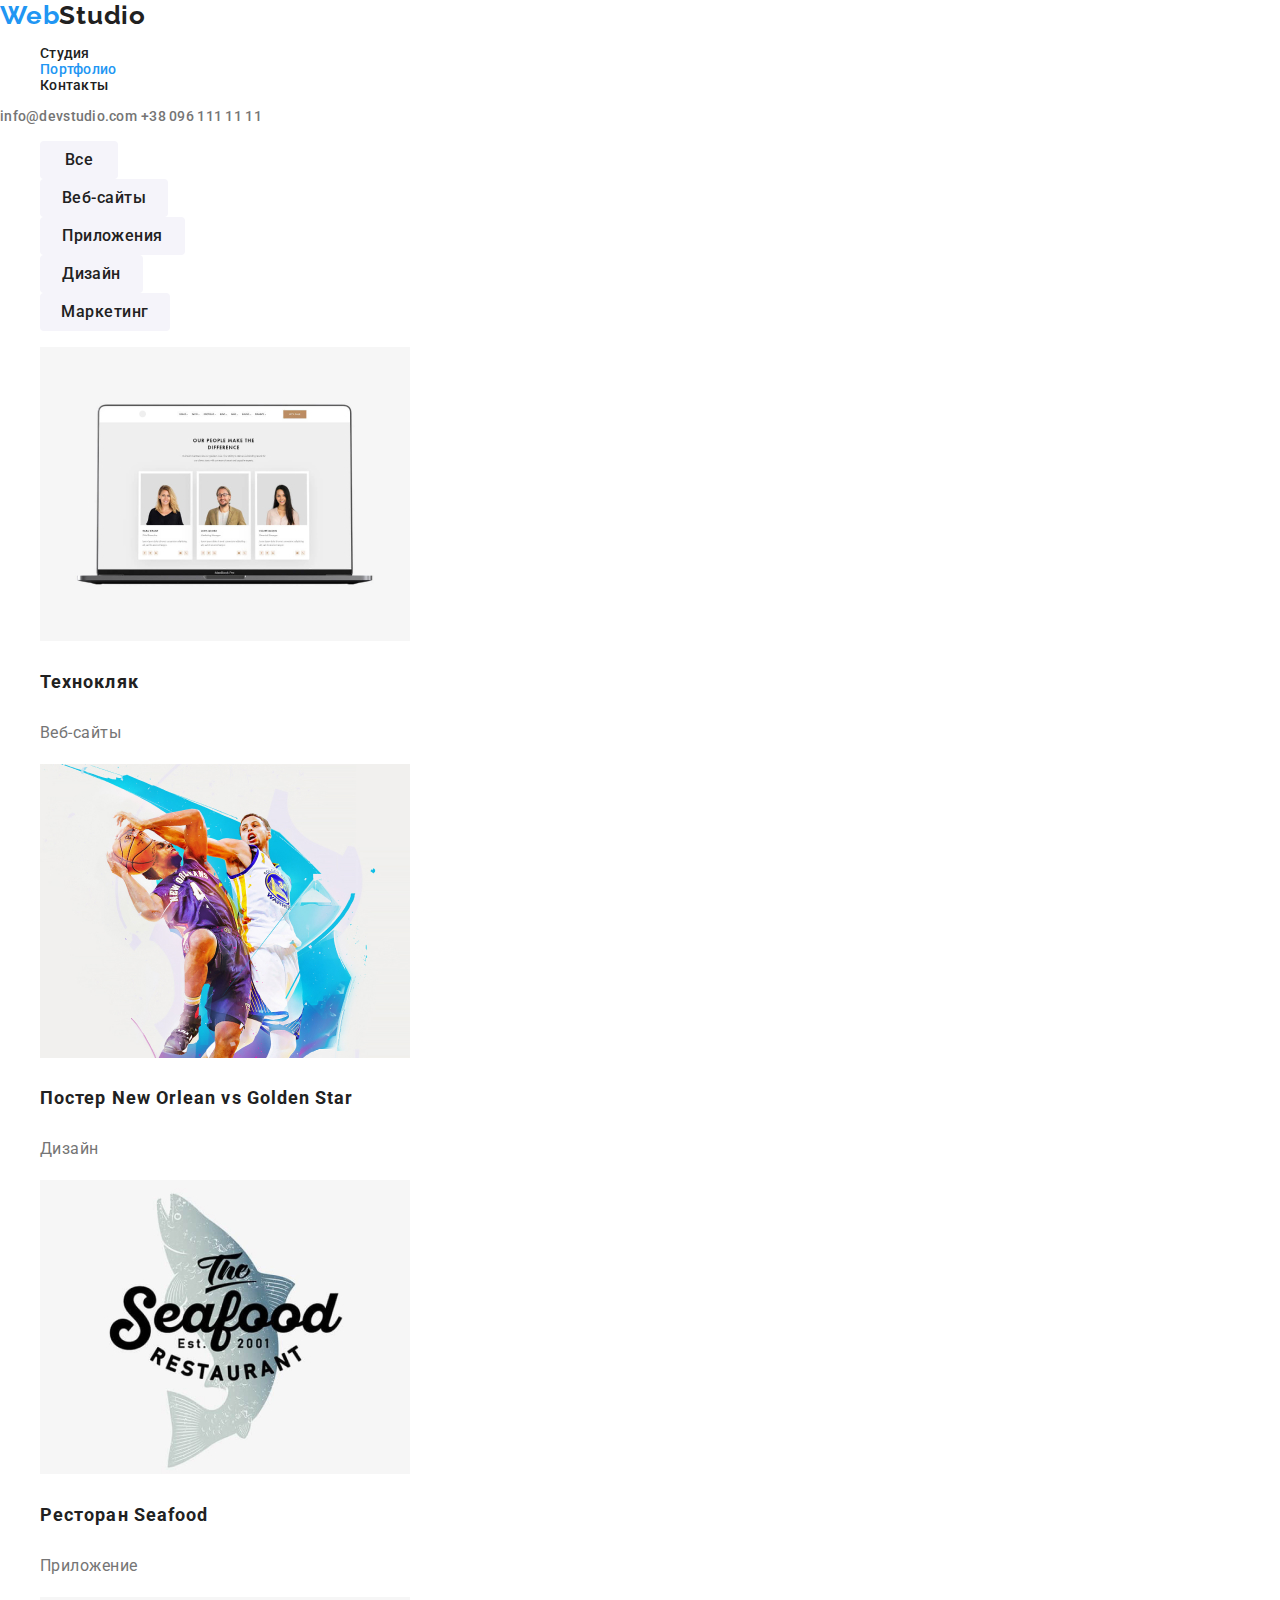
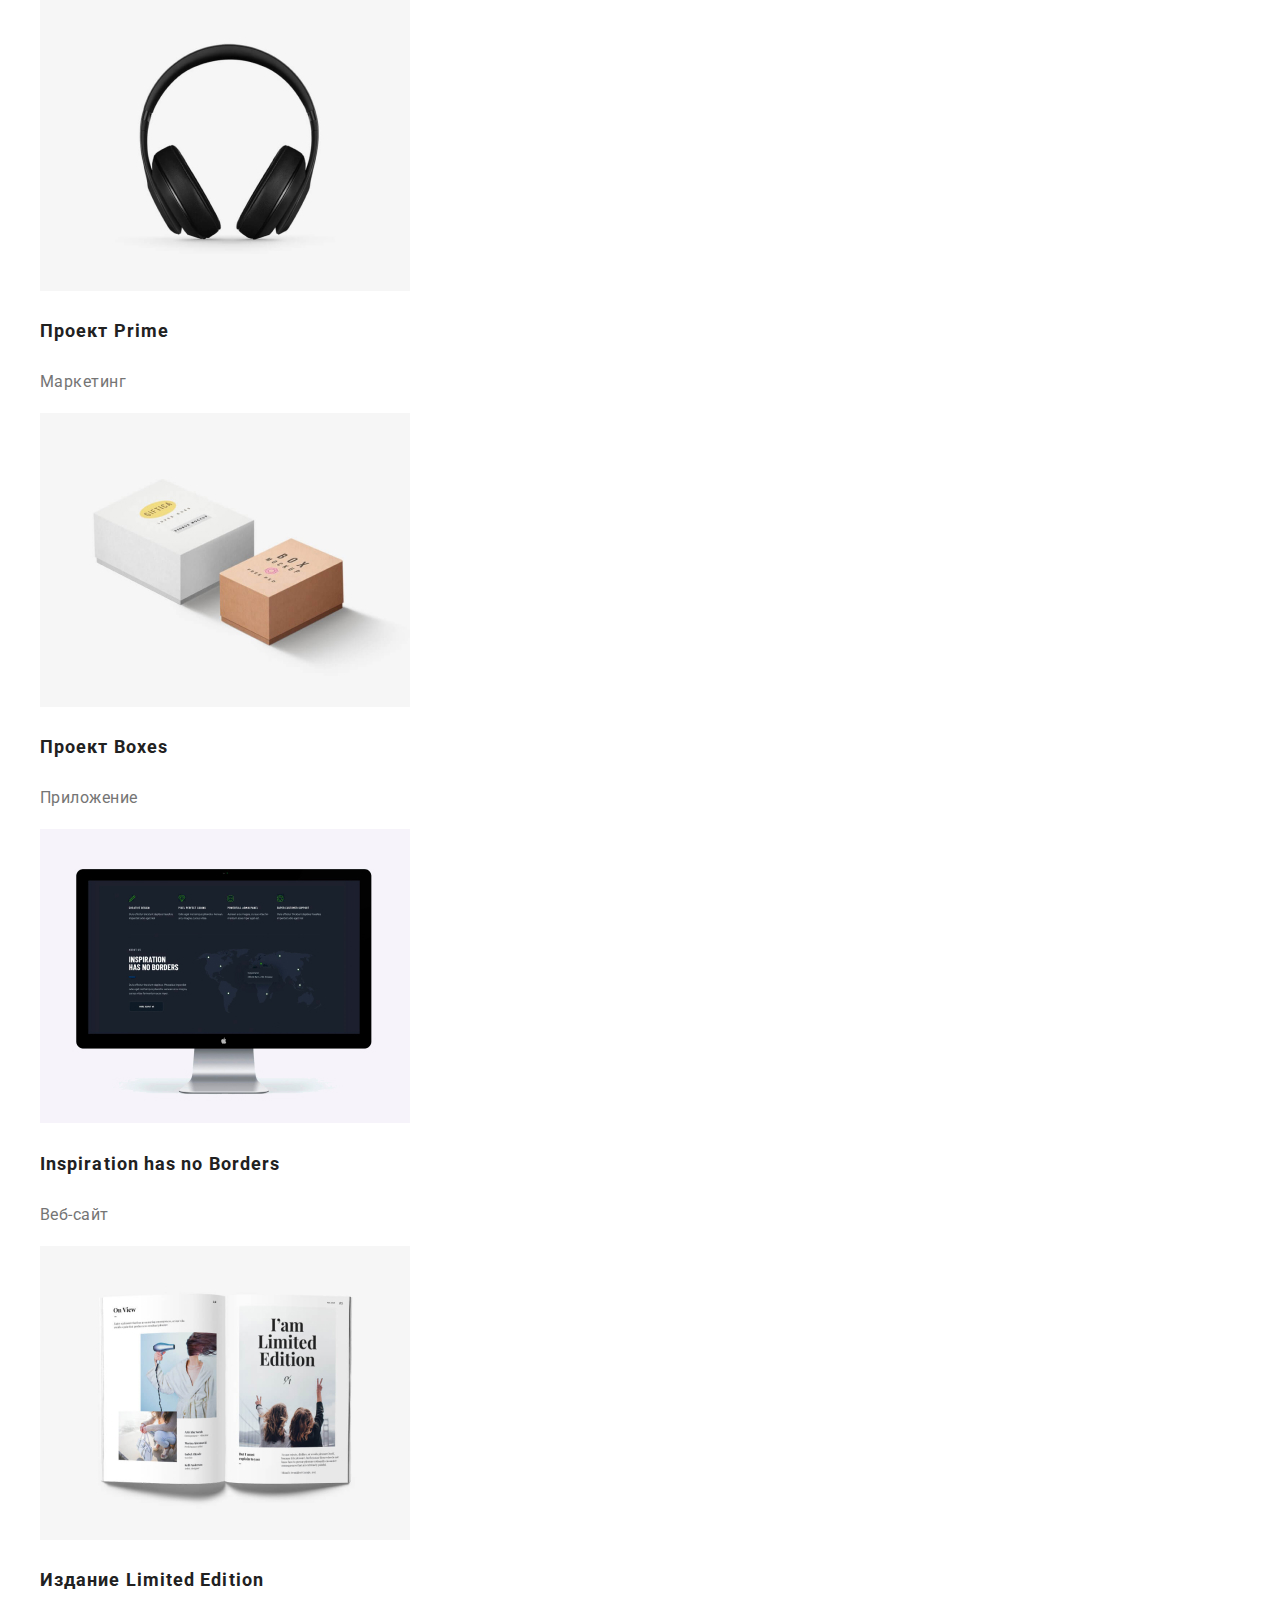
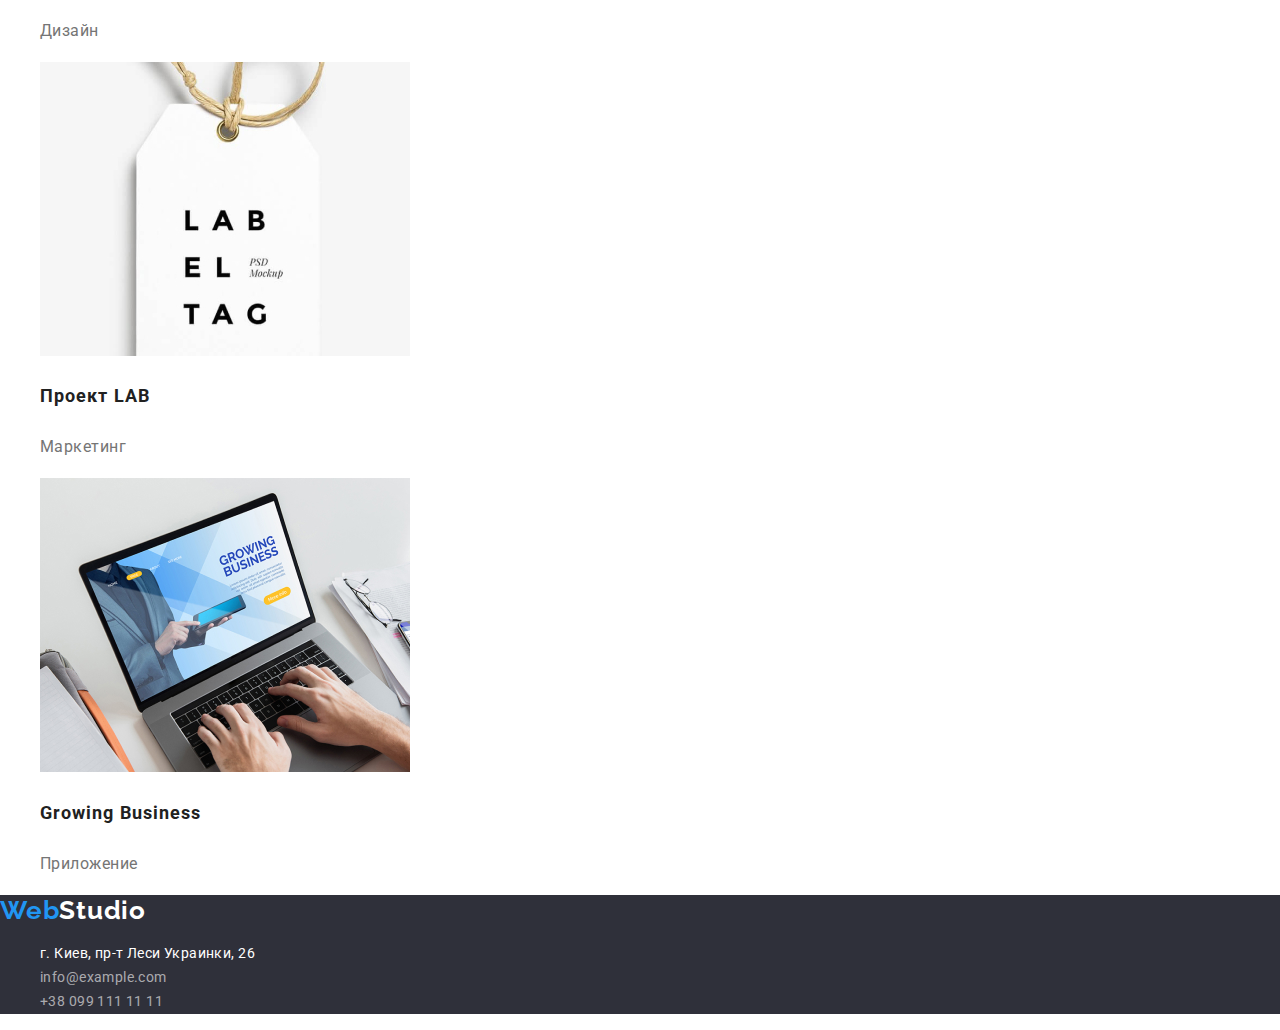
==== portfolio.html @ daf18254 "rewritten home work" ====
<!DOCTYPE html>
<html lang="ru">
<head>
    <meta charset="UTF-8">
    <meta name="viewport" content="width=device-width, initial-scale=1.0">
    <!-- <link rel="stylesheet" href="./css/fonts.css"> -->
    <link rel="stylesheet" href="./css/modern-normalize.css" >
    <link rel="stylesheet" href="./css/styles.css">
    <link rel="preconnect" href="https://fonts.gstatic.com">
    <link rel="preconnect" href="https://fonts.gstatic.com">
    <link href="https://fonts.googleapis.com/css2?family=Raleway:wght@700&family=Roboto:wght@400;500;700;900&display=swap" rel="stylesheet">
    <title>Портфолио</title>
</head>
<body>
    <!--Шапка страницы-->
    <header class="heder">
        <!--логотип-->
        <div class="logo">
            <a href="index.html" class="logo__link">
                <span class="logo__text--accent">Web</span><span>Studio</span>
            </a>        
        </div>
        <!--Главная навигация-->
        <nav class="navigation">
            <!--список ссылок навигации-->
            <ul class="navigation__list">
                <!--ссылки навигации-->
                <li class="navigation__item">
                    <a href="index.html" class="navigation__link">Студия</a>
                </li>
                <li class="navigation__item">
                    <a href="portfolio.html" class="navigation__link accent">Портфолио</a>
                </li>
                <li class="navigation__item">
                    <a href="" class="navigation__link">Контакты</a>
                </li>
            </ul>
            <!--контактные ссылки-->
            <address>
                <a href="mailto:info@devstudio.com" class="header__link">info@devstudio.com</a>
                <a href="tel:+380961111111" class="header__link">+38 096 111 11 11</a>
            </address>
        </nav>
    </header>
    <!--основной контент-->
    <main>
    <!--блок портфолио с навигацией по ниму-->
        <section class="portfolio__section">
            <h1 class="visually-hidden">Портфолио</h1>
        <!--заглавие навигация-->    
            <ul class="portfolio__navigation-list">
                <li class="portfolio__navigation-item">
                    <button type="button" class="portfoli__button all">Все</button>
                </li>
                <li class="portfolio__navigation-item">
                    <button type="button" class="portfoli__button web-site">Веб-сайты</button>
                </li>
                <li class="portfolio__navigation-item">
                    <button type="button" class="portfoli__button application">Приложения</button>
                </li>
                <li class="portfolio__navigation-item">
                    <button type="button" class="portfoli__button design">Дизайн</button>
                </li>
                <li class="portfolio__navigation-item">
                    <button type="button" class="portfoli__button marketing">Маркетинг</button>
                </li>
            </ul>
            <!--проэкты-->
            <h2 class="visually-hidden">проэкты</h2>
            <ul class="pojects__list">
                <li class="project__item">
                        <a href="" class="card__link">
                            <img src="./images/portfolio/technocrak.jpg" alt="открытый ноутбук с изображением веб сайта на экране" width="370" height="294">
                             <h3 class="card__head">Технокляк</h3>
                             <p class="card__text">Веб-сайты</p>
                        </a>
                </li>
                
                <li class="project__item">
                        <a href="" class="card__link">
                            <img src="./images/portfolio/poster.jpg" alt="Баскетболисты в фиолетовой и белой форме борятся за мяч в прыжке" width="370" height="294">
                            <h3 class="card__head">Постер New Orlean vs Golden Star</h3>
                            <p class="card__text">Дизайн</p>
                        </a>
                </li>
                
                <li class="project__item">
                        <a href="" class="card__link">
                            <img src="./images/portfolio/aplication_restoran.jpg" alt="Стилизированая надпись the seafood restaurant на фоне рыбы " width="370" height="294">
                            <h3 class="card__head">Ресторан Seafood</h3>
                            <p class="card__text">Приложение</p>
                        </a>
                </li>
                
                <li class="project__item">
                        <a href="" class="card__link">
                            <img src="./images/portfolio/prime_marketing.jpg" alt="Наушники" width="370" height="294">
                            <h3 class="card__head">Проект Prime</h3>
                            <p class="card__text">Маркетинг</p>
                        </a>
                </li>
                
                <li class="project__item">
                        <a href="" class="card__link">
                            <img src="./images/portfolio/aplication_boxes.jpg" alt="Две коробки с надписями большая белая и маленькая коричневая" width="370" height="294">
                            <h3 class="card__head">Проект Boxes</h3>
                            <p class="card__text">Приложение</p>
                        </a>
                </li>
                
                <li class="project__item">
                        <a href="" class="card__link">
                            <img src="./images/portfolio/web_site.jpg" alt="Монитор с изображением сайта на котором текст и карта мира" width="370" height="294">
                            <h3 class="card__head">Inspiration has no Borders</h3>
                            <p class="card__text">Веб-сайт</p>
                        </a>
                </li>
                
                <il class="project__item">
                        <a href="" class="card__link">
                            <img src="./images/portfolio/edition_design.jpg" alt="открытая книгы с фотографиями и текстом" width="370" height="294">
                            <h3 class="card__head">Издание Limited Edition</h3>
                            <p class="card__text">Дизайн</p>  
                        </a>  
                </il>
                
                <li class="project__item">
                        <a href="" class="card__link">
                            <img src="./images/portfolio/lab_marketing.jpg" alt="Белая этикетка с надписью LAB EL TAG на джгутовой нитке" width="370" height="294">
                            <h3 class="card__head">Проект LAB</h3>
                            <p class="card__text">Маркетинг</p>
                        </a>
                </li>
                
                <li class="project__item">
                        <a href="" class="card__link">
                            <img src="./images/portfolio/aplicanion_growing_buisness.jpg" alt="Ноутбук на рабочем столе с открытым приложением" width="370" height="294">
                            <h3 class="card__head">Growing Business</h3>
                            <p class="card__text">Приложение</p>
                        </a>  
                        
                </li>
            </ul>
        </section>
    </main>
<!--подвал-->
<footer class="footer">
    <a href="index.html" class="footer__logo">
        <span class="footer__logo--accent">Web</span><span>Studio</span>
    </a>
    <address>
        <ul class="footer__address-list">
            <li>
                <a href="https://goo.gl/maps/pXZyXXm4pR66iuyq8" class="footer__address-location">г. Киев, пр-т Леси Украинки, 26</a>
            </li>
            <li>
                <a href="mailto:info@example.com" class="footer__address-contact">info@example.com</a>
            </li>
            <li>
                <a href="tel:+380991111111" class="footer__address-contact">+38 099 111 11 11</a>
            </li>
        </ul>
    </address>
</footer>
</body>
</html>
---- css/fonts.css ----
@font-face{
    font-family: "Roboto"; 
    font-style: normal;
    font-weight: 400;
    font-display: swap;
    src: url("../fonts/Roboto-Medium.woff") format("woff"),
    url("../fonts/Roboto-Medium.woff2") format("woff2") ;
} 

@font-face{
    font-family: "Raleway";
    font-style: normal;
    font-weight: 400;
    font-display: swap;
    src: url("../fonts/Raleway-Regular.woff") format("woff"),
        url("../fonts/Raleway-Regular.woff2") format("woff");
}
---- css/styles.css ----
:root {
    /*### ШРИФТЫ ###*/
    --maine-font: Roboto, sans-serif;
    --secondary-font: Raleway, sans-serif;

    /*### политра ###*/

    /*цвет фона*/
    --body-bakeground-color: #E5E5E5;

    /*шапка*/
    --header-bakeground-color: #fff;
    --logo-color-left: #2196F3;
    --logo-color-right: #000;
    --text-menu-color: #212121;
    --text-menu-accent: #2196F3;
    --link-telephon-and-mail: #757575;

    /*герой*/
    --hero-bakeground-color: #2F303A;
    --button-color: #2196F3;
    --hero-text-color: #fff;

    /*особенности*/
    --feature-head-color: #212121;
    --feature-text-color: #757575;

    /*чем мы занимаемся*/
    --wedo-htad-color: #212121;

    /*наша комвнда*/
    --team-bakeground-color: #F5F4FA;
    --team-head-color: #212121;
    --team-specialty-color: #757575;
    --team-card-bgcolor: #fff;

    /*подвал*/
    --footer-bgcolor: #2F303A;
    --footer-logo-left: #2196F3;
    --footer-logo-right: #fff;
    --footer-address-location: #fff;
    --footer-address-contact: rgba(255, 255, 255, 0.6);;

    /*ПОРТФОЛИО*/

    /*cссылки навигации*/
    --portfolio-button-bgcolor: #F5F4FA;
    --portfolio-button-bgcolor-active: #2196F3;
    --portfolio-button-text-color: #212121;
    --portfolio-button-text-active-color: #fff;
    
    /*каталог портфолио*/
    --project-card-bgcolor: #fff;
    --project-card-border-color: #EEEEEE;
    --card-head: #212121;
    --card-text: #757575;
}
/* .page {
    background-color: ;
} */

/*===== шапка =====*/

.heder {
    background-color: var(--header-bakeground-color);
}

/*навигация страницы*/
.main-navigation {
}

/*логотип*/
.logo {
}
.logo__link {
    font-family: var(--secondary-font);
    font-style: normal;
    font-weight: bold;
    font-size: 26px;
    line-height: 1.192;
    letter-spacing: 0.03em;
    text-decoration: none;
}

/*левая часть логотипа*/
.logo__text--accent {

    color: var(--logo-color-left);
}

/*правая часть логотипа*/
/* .logo__text {
    font-family: var(--secondary-font);
    font-style: normal;
    font-weight: bold;
    font-size: 26px;
    line-height: 1.192;
    color: var(--logo-color-right);
} */

/*список сылок навигации*/
.navigation__list {
    list-style: none;
    font-family: var(--maine-font);
    font-style: normal;
    font-weight: 500;
    font-size: 14px;
    line-height: 1.142;
    letter-spacing: 0.02em;

}

/*элементы навигации*/
.navigation__item {
}

/*ссылки навигации*/
.navigation__link {
    text-decoration: none;
    color: var(--text-menu-color);
}
/*акценты*/
.navigation__link:hover, 
.navigation__link:focus{
    color: var(--text-menu-accent);
}
.accent{
    color: var(--text-menu-accent);
}

/*контакты почта и телефон*/
.header__link {
    text-decoration: none;
    font-family: var(--maine-font);
    font-style: normal;
    font-weight: 500;
    font-size: 14px;
    line-height: 1.142;
    letter-spacing: 0.02em;
    color: var(--link-telephon-and-mail);

}

.header__link:hover,
.header__link:focus {
    color: var(--text-menu-accent);
}

/*===== ГЛАВНЫЙ КОНТЕНТ =====*/

/*герой*/
.hero {
    background-color: var(--hero-bakeground-color);
}
.hero__title {
    font-family: var(--maine-font);
    font-style: normal;
    font-weight: 900;
    font-size: 44px;
    line-height: 1.363;
    letter-spacing: 0.06em;
    text-align: center;
    color: var(--hero-text-color);
    text-transform: uppercase;
}
.hero__button {
    width: 200px;
    height: 50px;
    box-shadow: 0px 4px 4px rgba(0, 0, 0, 0.15);
    border-radius: 4px;
    border: none;
    background-color: var(--button-color);

}
.hero__button-text {
    font-family: var(--maine-font);
    font-style: normal;
    font-weight: bold;
    font-size: 16px;
    line-height: 1.875;
    letter-spacing: 0.06em;

    color: var(--hero-text-color);
}

/*секция особености*/
.features {
}

/*скрытие заголовка*/
.visually-hidden {
    position: absolute;
    width: 1px;
    height: 1px;
    margin: -1px;
    border: 0;
    padding: 0;
    white-space: nowrap;
    -webkit-clip-path: inset(100%);
            clip-path: inset(100%);
    clip: rect(0 0 0 0);
    overflow: hidden;
  }

/*список особенностей*/
.features__list {
    list-style: none;
}
.features__item {

}
.features__item-head {
    font-family: var(--maine-font);
    font-style: normal;
    font-weight: bold;
    font-size: 14px;
    line-height: 1.142;
    letter-spacing: 0.03em;
    text-transform: uppercase;

    color: var(--feature-head-color);
}
.features__item-text {
    font-family: var(--maine-font);
    font-style: normal;
    font-weight: normal;
    font-size: 14px;
    line-height: 1.714;
    letter-spacing: 0.03em;
    color: var(--feature-text-color);
}

/*чем мы занимаемся*/
.wedo {
}
/*заголовок секции*/
.wedo__head {
    font-family: var(--maine-font);
    font-style: normal;
    font-weight: bold;
    font-size: 36px;
    line-height: 1.166;
    letter-spacing: 0.03em;
    text-align: center;
    color: var(--wedo-htad-color);
}
/*список секции*/
.wedo__list {
    list-style: none;
}
/*элемент списка*/
.wedo__item {
}

/*наша команда*/
.our-team {
}
.our-team__head {
    font-family: var(--maine-font);
    font-style: normal;
    font-weight: bold;
    font-size: 36px;
    line-height: 1.166;
    letter-spacing: 0.03em;
    text-align: center;
    color: var(--team-head-color);
}
/*список наша команда*/
.oure-teame__list {
    list-style: none;
}
.oure-teame-list figure, a{
    font-family: var(--maine-font);
    text-decoration: none;
    color: var(--team-head-color);
}
/*карточка участника команды*/
.oure-teame__card {
    width: 270px;
    height: 368px;

    background: var(--project-card-bgcolor);
    /* material shadow v1 */

    box-shadow: 0px 1px 3px rgba(0, 0, 0, 0.12), 0px 1px 1px rgba(0, 0, 0, 0.14), 0px 2px 1px rgba(0, 0, 0, 0.2);
    border-radius: 0px 0px 4px 4px;
}
/*подпись карточки*/
.oure-teame__card-head {
    font-style: normal;
    font-weight: 500;
    font-size: 16px;
    line-height: 1.187;
    letter-spacing: 0.03em;
    text-align: center;
}
.oure-teame__card-text {
    font-style: normal;
    font-weight: normal;
    font-size: 16px;
    line-height: 1.187;
    letter-spacing: 0.03em;
    text-align: center;
    color: var(--team-specialty-color);
}

/*подвал*/
.footer{
    font-family: var(--maine-font);

    background-color: var(--footer-bgcolor);
}
.footer__logo--accent {
    color: var(--footer-logo-left);
}
.footer__logo {
    font-family: var(--secondary-font);
    font-style: normal;
    font-weight: bold;
    font-size: 26px;
    line-height: 1.192;
    letter-spacing: 0.03em;
    text-decoration: none;
    color: var(--footer-logo-right);
}
.footer__address-list {
     list-style: none;
}
.footer__address-location{
    /* font-family: var(--maine-font); */
    font-style: normal;
    font-weight: normal;
    font-size: 14px;
    line-height: 1.714;
    letter-spacing: 0.03em;
    color: var(--footer-address-location);
}
.footer__address-contact{
    /* font-family: var(--maine-font); */
    font-style: normal;
    font-weight: normal;
    font-size: 14px;
    line-height: 1.714;
    letter-spacing: 0.03em;
    color: var(--footer-address-contact);
}

/*############### ПОТФОЛИО ###############*/

.portfolio__section {
}
/*навигация портфолио*/

.portfolio__navigation-list {
    list-style: none;
    font-family: var(--maine-font);
}
.portfolio__navigation-item {
}
.portfoli__button {
    background: var(--portfolio-button-bgcolor);
    border: none;
    border-radius: 4px;
    font-style: normal;
    font-weight: 500;
    font-size: 16px;
    line-height: 1.625;
    letter-spacing: 0.03em;
    color: var(--portfolio-button-text-color);
}
.portfoli__button:hover,
.portfoli__button:focus {
    background: var(--portfolio-button-bgcolor-active);
    color: var(--portfolio-button-text-active-color);
}
/*индивидуальный стилизация*/
.all {
    width: 78px;
    height: 38px;
}
.web-site {
    width: 128px;
    height: 38px;
}
.application {
    width: 145px;
    height: 38px;
}
.design {
    width: 103px;
    height: 38px;
}
.marketing {
    width: 130px;
    height: 38px;
}

/*каталог портфолио*/

.pojects__list {
    font-family: var(--maine-font);
    list-style: none;
}
.project__item {
}
.project__card {

    width: 370px;
    height: 404px;
    background: var(--project-card-bgcolor);
    border: 1px solid var(--project-card-border-color);
    box-sizing: border-box;
}
.card__link {
}
.caption{
    width: 322px;
    height: 70px;
}
.card__head {
    
    font-style: normal;
    font-weight: bold;
    font-size: 18px;
    line-height: 2;
    letter-spacing: 0.06em;
    color: var(--card-head);
}
.card__text {

    font-style: normal;
    font-weight: normal;
    font-size: 16px;
    line-height: 1.875;
    letter-spacing: 0.03em;
    color: var(--card-text);
}
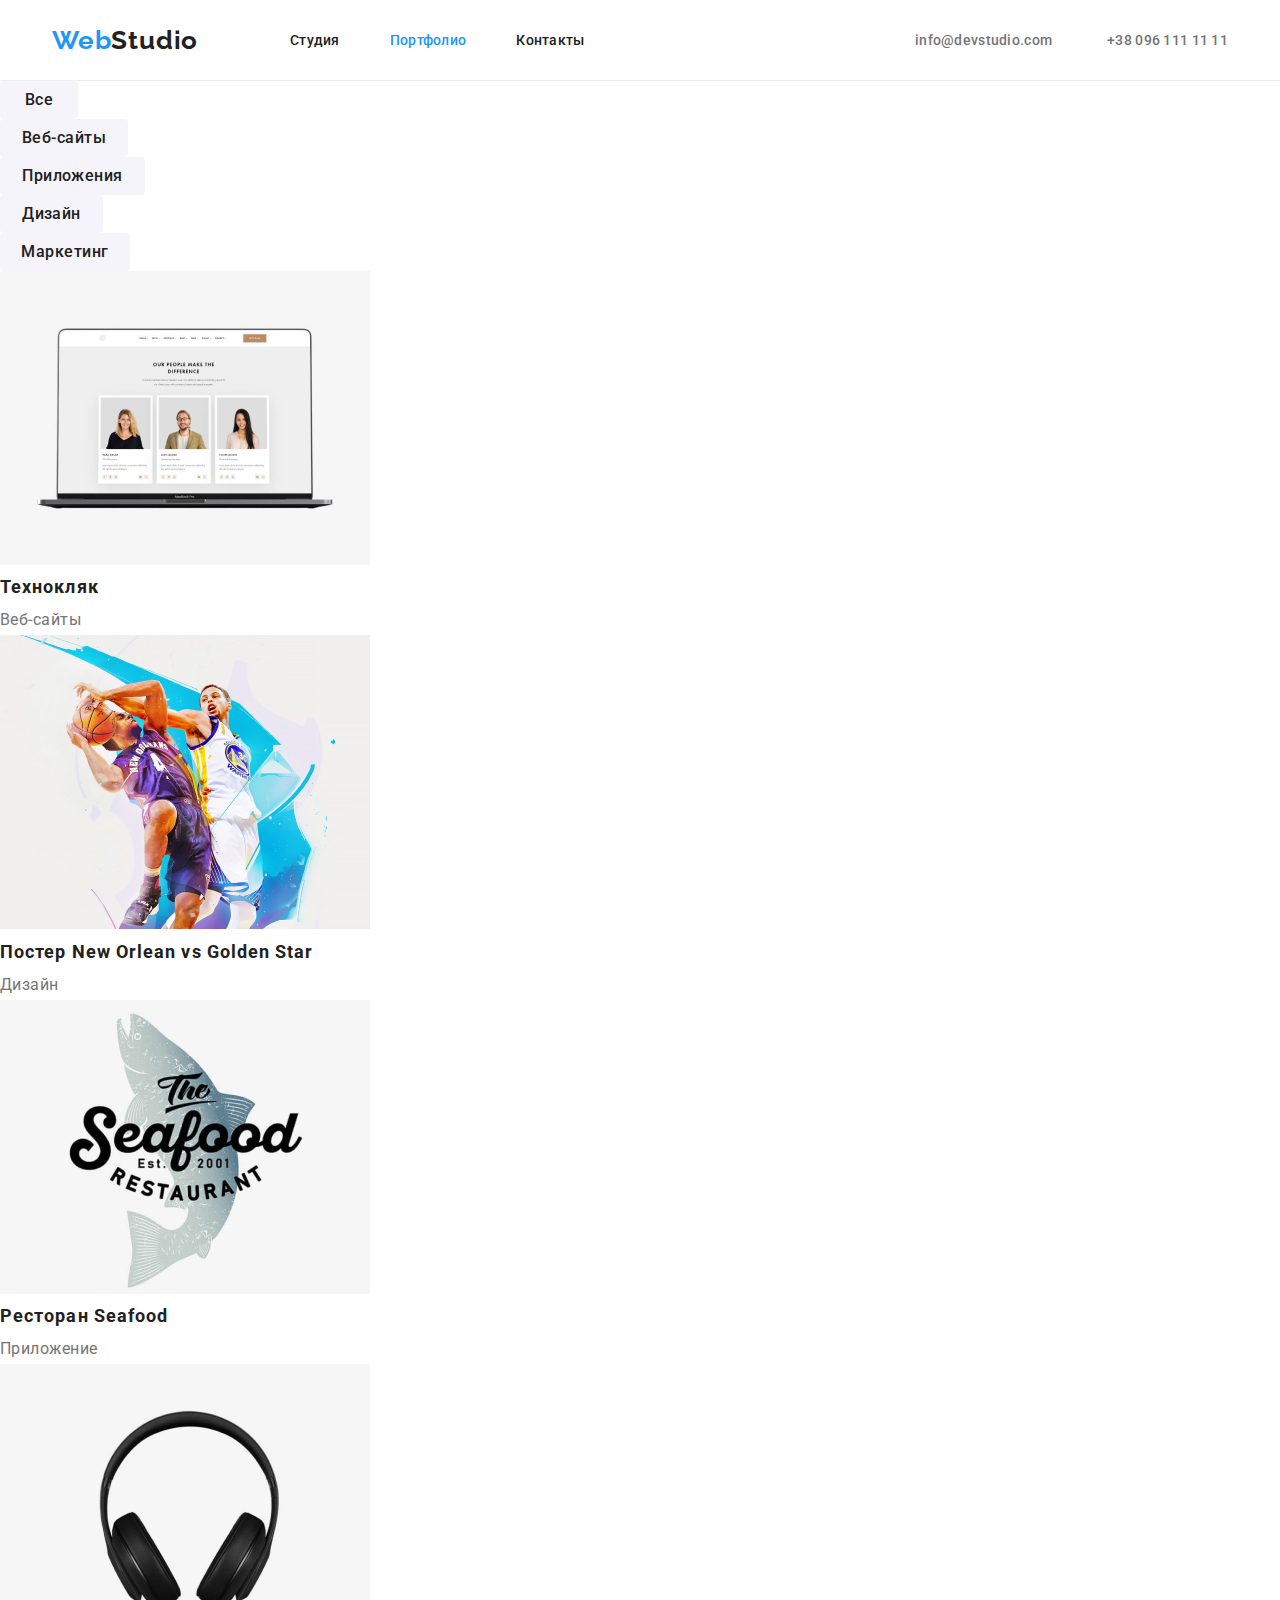
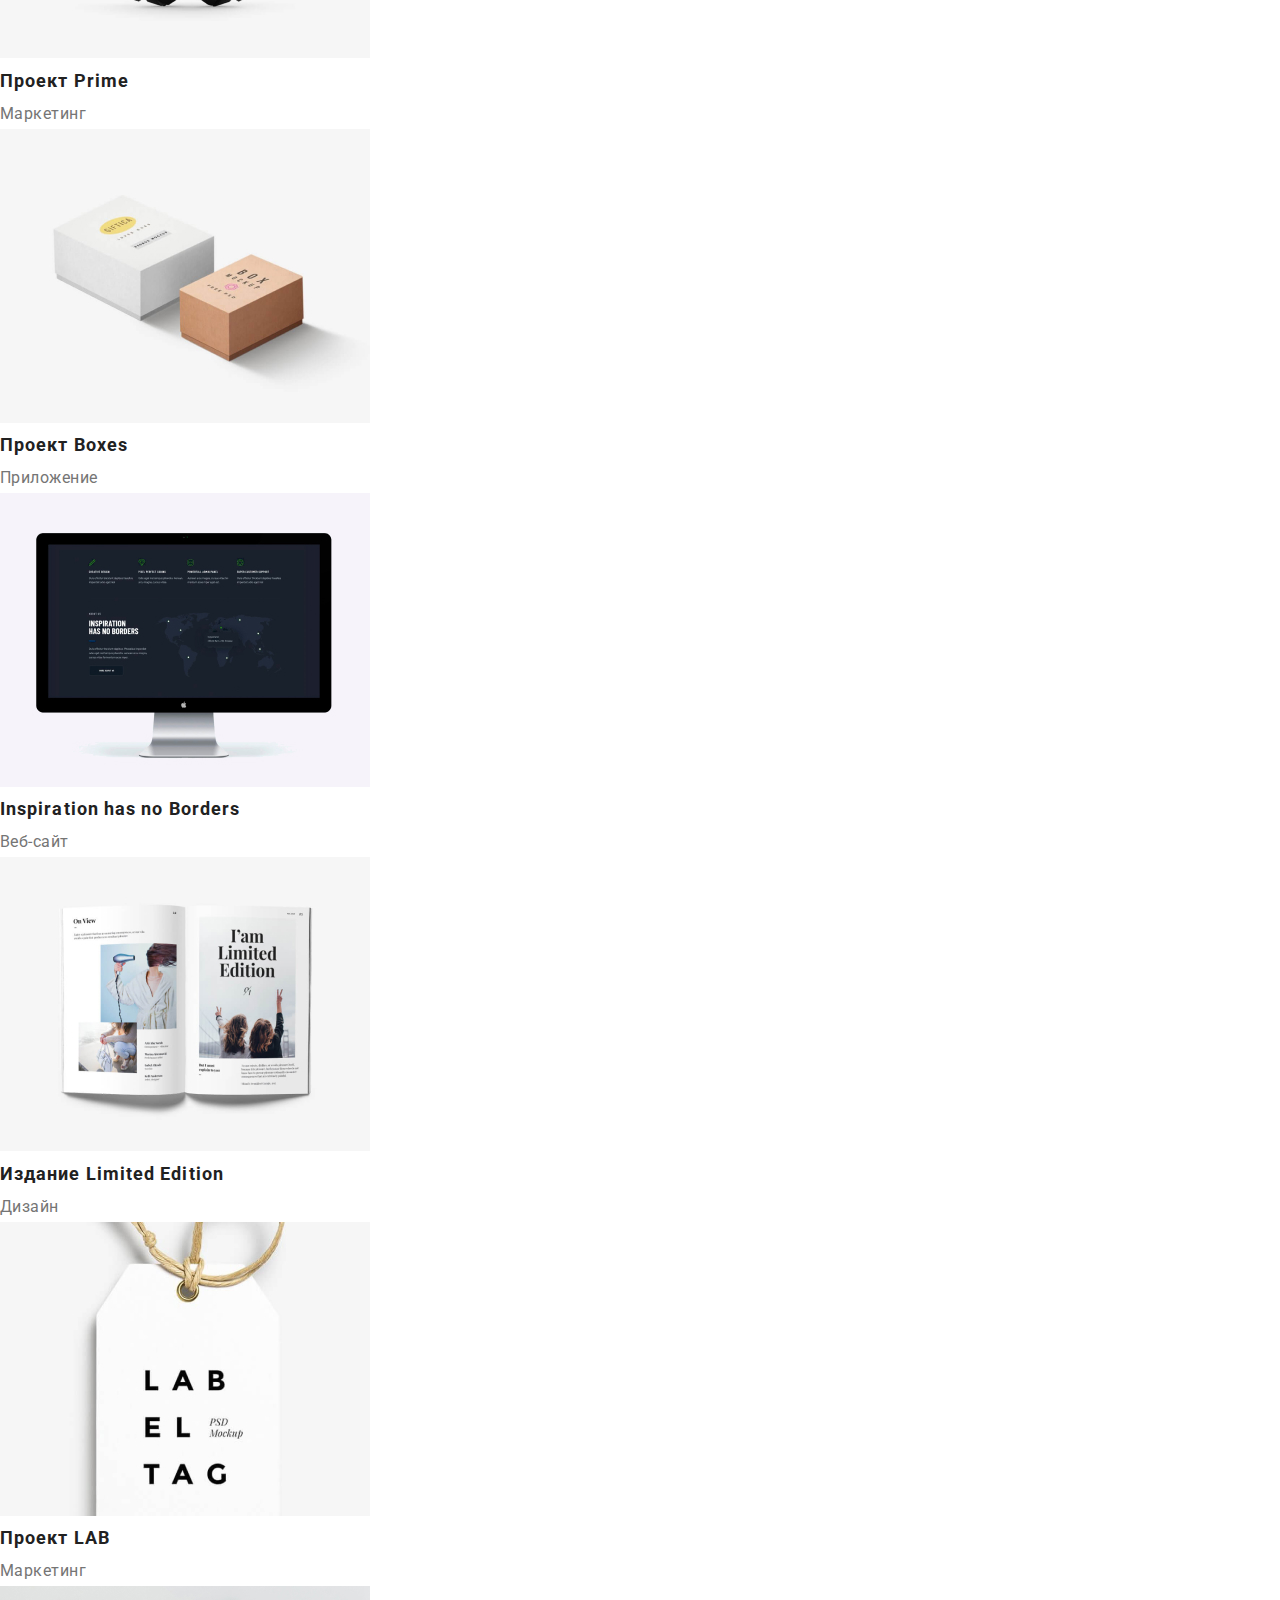
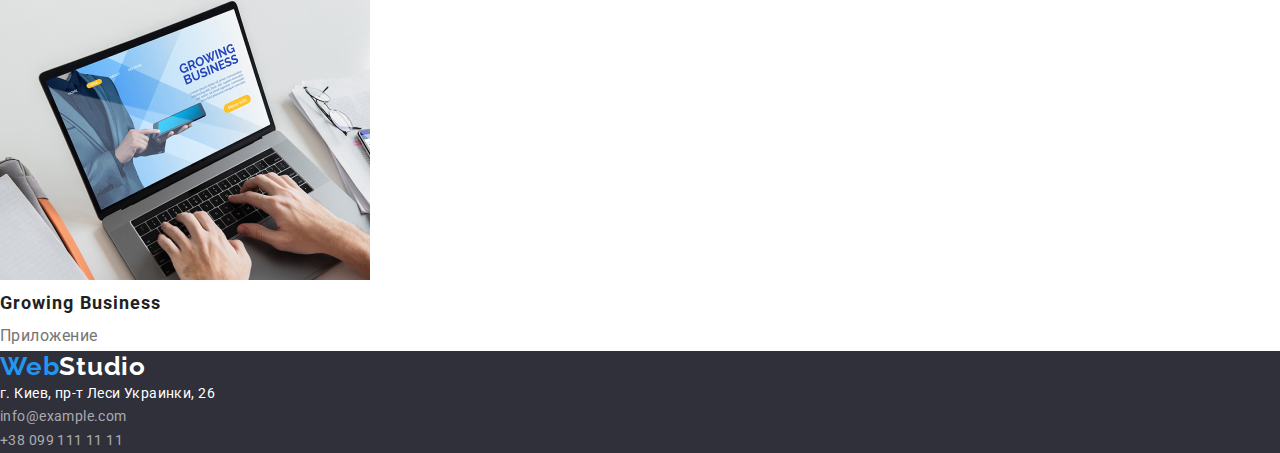
==== commit 21fc7a33: "rewritten" ====
--- a/portfolio.html
+++ b/portfolio.html
@@ -4,7 +4,7 @@
     <meta charset="UTF-8">
     <meta name="viewport" content="width=device-width, initial-scale=1.0">
     <!-- <link rel="stylesheet" href="./css/fonts.css"> -->
-    <link rel="stylesheet" href="./css/modern-normalize.css" >
+    <link rel="stylesheet" href="https://cdnjs.cloudflare.com/ajax/libs/modern-normalize/0.2.0/modern-normalize.min.css" >
     <link rel="stylesheet" href="./css/styles.css">
     <link rel="preconnect" href="https://fonts.gstatic.com">
     <link rel="preconnect" href="https://fonts.gstatic.com">
@@ -13,34 +13,36 @@
 </head>
 <body>
     <!--Шапка страницы-->
-    <header class="heder">
-        <!--логотип-->
-        <div class="logo">
-            <a href="index.html" class="logo__link">
-                <span class="logo__text--accent">Web</span><span>Studio</span>
-            </a>        
-        </div>
-        <!--Главная навигация-->
-        <nav class="navigation">
-            <!--список ссылок навигации-->
-            <ul class="navigation__list">
-                <!--ссылки навигации-->
-                <li class="navigation__item">
-                    <a href="index.html" class="navigation__link">Студия</a>
-                </li>
-                <li class="navigation__item">
-                    <a href="portfolio.html" class="navigation__link accent">Портфолио</a>
-                </li>
-                <li class="navigation__item">
-                    <a href="" class="navigation__link">Контакты</a>
-                </li>
-            </ul>
+    <header class="line">
+        <div class="header conteiner">
+                        <!--логотип-->
+            <div class="logo">
+                <a href="index.html" class="logo__link">
+                    <span class="logo__text--accent">Web</span><span class="logo__text">Studio</span>
+                </a>        
+            </div>
+            <!--Главная навигация-->
+            <nav class="navigation">
+                <!--список ссылок навигации-->
+                <ul class="navigation__list">
+                    <!--ссылки навигации-->
+                    <li class="navigation__item">
+                        <a href="index.html" class="navigation__link">Студия</a>
+                    </li>
+                    <li class="navigation__item">
+                        <a href="portfolio.html" class="navigation__link accent">Портфолио</a>
+                    </li>
+                    <li class="navigation__item">
+                        <a href="" class="navigation__link">Контакты</a>
+                    </li>
+                </ul>
+            </nav>
             <!--контактные ссылки-->
             <address>
-                <a href="mailto:info@devstudio.com" class="header__link">info@devstudio.com</a>
+                <a href="mailto:info@devstudio.com" class="header__link mail">info@devstudio.com</a>
                 <a href="tel:+380961111111" class="header__link">+38 096 111 11 11</a>
             </address>
-        </nav>
+        </div>
     </header>
     <!--основной контент-->
     <main>
--- a/css/styles.css
+++ b/css/styles.css
@@ -15,6 +15,7 @@
     --text-menu-color: #212121;
     --text-menu-accent: #2196F3;
     --link-telephon-and-mail: #757575;
+    --head-bottom-line: #ECECEC;
 
     /*герой*/
     --hero-bakeground-color: #2F303A;
@@ -55,22 +56,39 @@
     --card-head: #212121;
     --card-text: #757575;
 }
-/* .page {
-    background-color: ;
-} */
+h1,h2,h3,h4,h5,h6,p,ul,li{
+    margin: 0;
+    padding: 0;
+}
+.conteiner {
+    margin: 0 auto;
+}
 
 /*===== шапка =====*/
-
-.heder {
+.line{
+    border-bottom: 1px solid var(--head-bottom-line);
+}
+.header {
+    display: flex;
+    align-items: center;
+    justify-content: center;
+    box-sizing: border-box;
+    width: 1200px;
+    height: 80px;
+    /* padding-left: 15px;
+    padding-right: 15px; */
     background-color: var(--header-bakeground-color);
 }
 
 /*навигация страницы*/
-.main-navigation {
+.navigation {
+    margin: 0 331px 0 0;
 }
 
 /*логотип*/
 .logo {
+    margin-right: 93px;
+    width: 145px;
 }
 .logo__link {
     font-family: var(--secondary-font);
@@ -88,18 +106,14 @@
     color: var(--logo-color-left);
 }
 
-/*правая часть логотипа*/
-/* .logo__text {
-    font-family: var(--secondary-font);
-    font-style: normal;
-    font-weight: bold;
-    font-size: 26px;
-    line-height: 1.192;
-    color: var(--logo-color-right);
-} */
-
 /*список сылок навигации*/
 .navigation__list {
+    display: flex;
+    width: 294px;
+
+    padding: 0;
+    margin: 0 0 0 0;
+
     list-style: none;
     font-family: var(--maine-font);
     font-style: normal;
@@ -107,17 +121,18 @@
     font-size: 14px;
     line-height: 1.142;
     letter-spacing: 0.02em;
-
 }
 
 /*элементы навигации*/
-.navigation__item {
+.navigation__item:not(:last-child) {
+    margin-right: 50px;
 }
 
 /*ссылки навигации*/
 .navigation__link {
     text-decoration: none;
     color: var(--text-menu-color);
+
 }
 /*акценты*/
 .navigation__link:hover, 
@@ -138,9 +153,13 @@
     line-height: 1.142;
     letter-spacing: 0.02em;
     color: var(--link-telephon-and-mail);
-
-}
-
+}
+.mail{
+    margin-right: 50px;
+}
+.number{
+    width: 122px;
+}
 .header__link:hover,
 .header__link:focus {
     color: var(--text-menu-accent);
@@ -149,10 +168,22 @@
 /*===== ГЛАВНЫЙ КОНТЕНТ =====*/
 
 /*герой*/
+.hero-section{
+    background-color: var(--hero-bakeground-color);
+}
 .hero {
-    background-color: var(--hero-bakeground-color);
+    display: flex;
+    flex-direction: column;
+    justify-content: center;
+    align-items: center;
+    width: 1200px;
+    height: 600px;
+    padding: 200px 0;
+    box-sizing: border-box;
 }
 .hero__title {
+    width: 696px;
+    height: 120px;
     font-family: var(--maine-font);
     font-style: normal;
     font-weight: 900;
@@ -162,6 +193,8 @@
     text-align: center;
     color: var(--hero-text-color);
     text-transform: uppercase;
+
+    margin: 0 0 30px 0;
 }
 .hero__button {
     width: 200px;
@@ -184,7 +217,12 @@
 }
 
 /*секция особености*/
+.features-section{
+    margin-top: 94px;
+}
 .features {
+    width: 1200px;
+    padding: 0 15px;
 }
 
 /*скрытие заголовка*/
@@ -204,10 +242,16 @@
 
 /*список особенностей*/
 .features__list {
+    display: flex;
+    padding-left: 0;
     list-style: none;
 }
-.features__item {
-
+.features__item{
+    width: 270px;
+    height: 101px;
+}
+.features__item:not(:last-child) {
+    margin-right: 30px;
 }
 .features__item-head {
     font-family: var(--maine-font);
@@ -228,10 +272,17 @@
     line-height: 1.714;
     letter-spacing: 0.03em;
     color: var(--feature-text-color);
+
+    margin-top: 10px;
 }
 
 /*чем мы занимаемся*/
-.wedo {
+.wedo-section {
+    margin-top: 94px;
+}
+.wedo{
+    width: 1200px;
+    padding: 0 15px;
 }
 /*заголовок секции*/
 .wedo__head {
@@ -246,14 +297,24 @@
 }
 /*список секции*/
 .wedo__list {
+    display: flex;
+    margin-top: 50px;
     list-style: none;
+    padding-left: 0;
 }
 /*элемент списка*/
-.wedo__item {
+.wedo__item:not(:last-child) {
+    margin-right: 30px;
 }
 
 /*наша команда*/
+.our-team-section{
+    margin-top: 94px;
+    background-color: var(--team-bakeground-color);
+}
 .our-team {
+    width: 1200px;
+    padding: 94px 15px;
 }
 .our-team__head {
     font-family: var(--maine-font);
@@ -267,9 +328,12 @@
 }
 /*список наша команда*/
 .oure-teame__list {
+    display: flex;
+    justify-content: center;
+    margin-top: 50px;
     list-style: none;
 }
-.oure-teame-list figure, a{
+.oure-teame-list, a{
     font-family: var(--maine-font);
     text-decoration: none;
     color: var(--team-head-color);
@@ -278,12 +342,14 @@
 .oure-teame__card {
     width: 270px;
     height: 368px;
-
+    padding-bottom: 30px;
     background: var(--project-card-bgcolor);
-    /* material shadow v1 */
-
+    box-sizing: border-box;
     box-shadow: 0px 1px 3px rgba(0, 0, 0, 0.12), 0px 1px 1px rgba(0, 0, 0, 0.14), 0px 2px 1px rgba(0, 0, 0, 0.2);
     border-radius: 0px 0px 4px 4px;
+}
+.oure-teame__card:not(:last-child){
+    margin-right: 30px;
 }
 /*подпись карточки*/
 .oure-teame__card-head {
@@ -293,6 +359,8 @@
     line-height: 1.187;
     letter-spacing: 0.03em;
     text-align: center;
+
+    margin-top: 30px;
 }
 .oure-teame__card-text {
     font-style: normal;
@@ -302,6 +370,8 @@
     letter-spacing: 0.03em;
     text-align: center;
     color: var(--team-specialty-color);
+
+    margin-top: 10px;
 }
 
 /*подвал*/
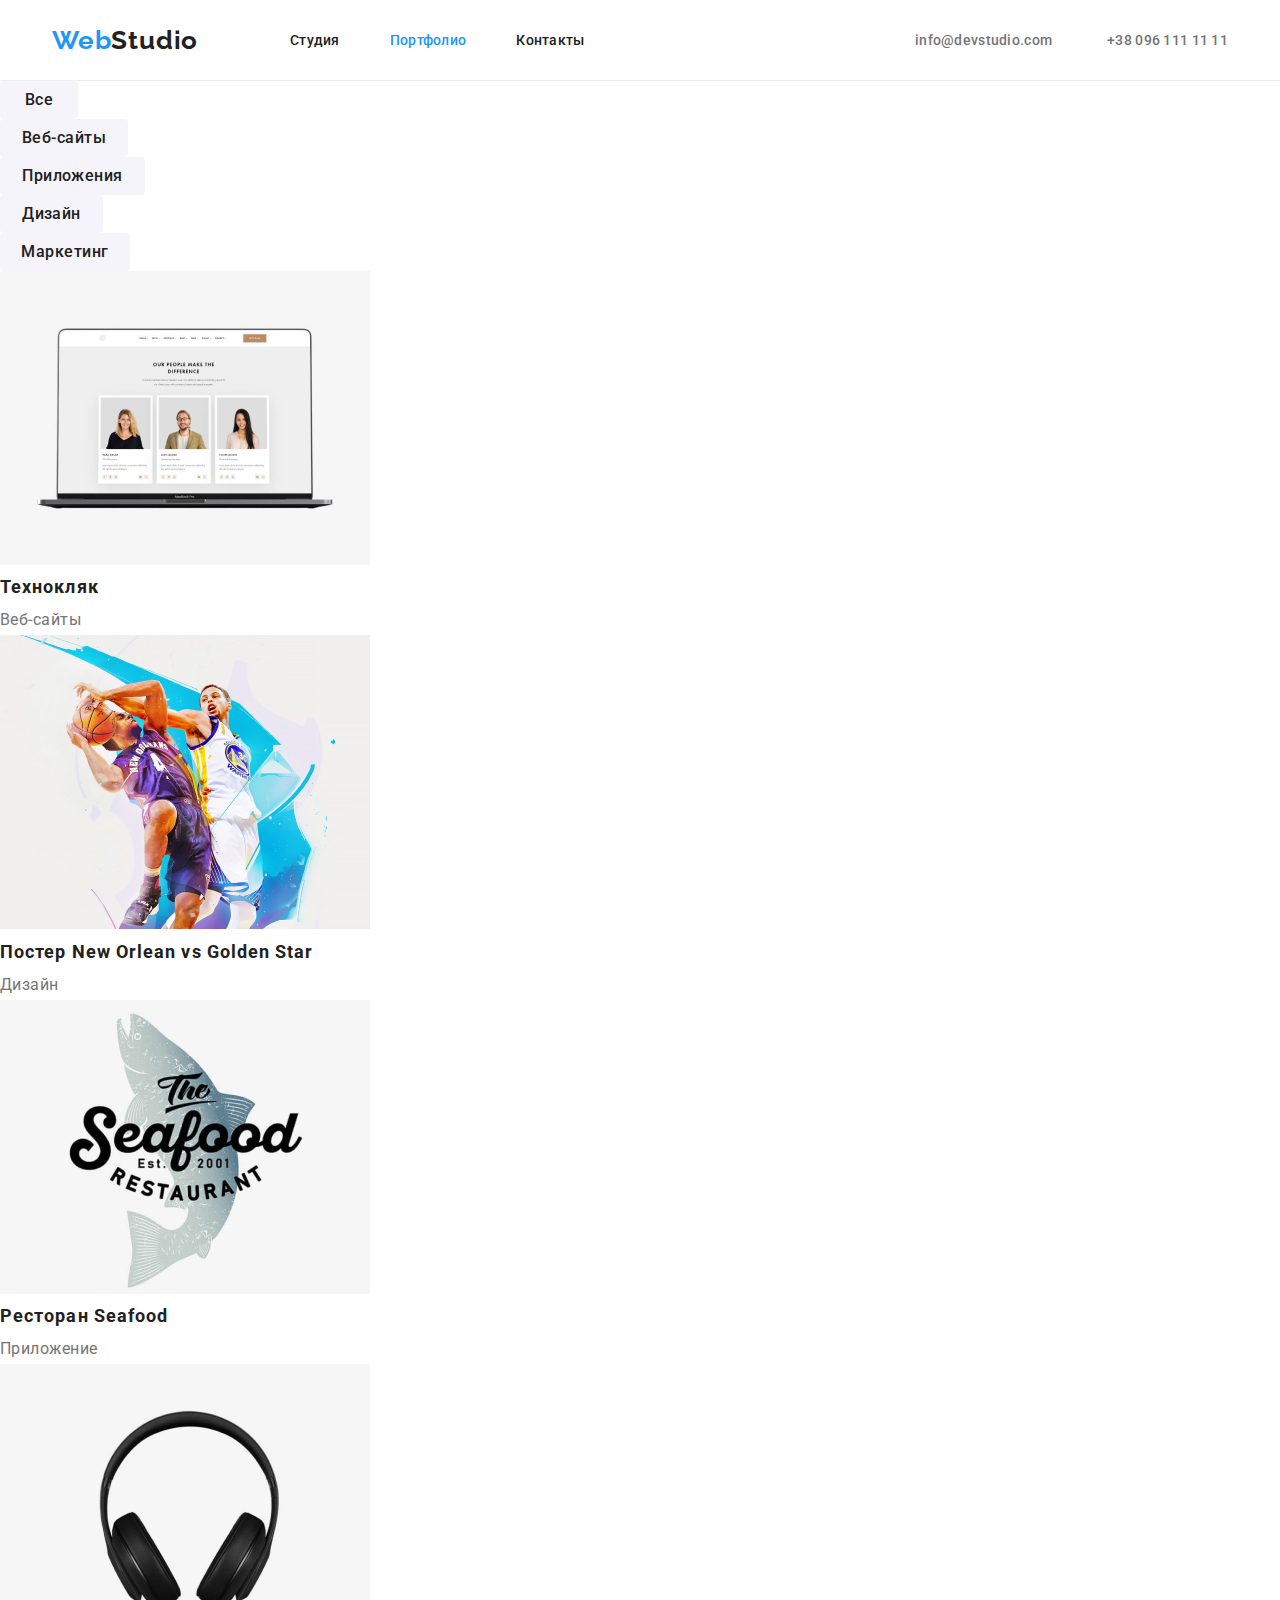
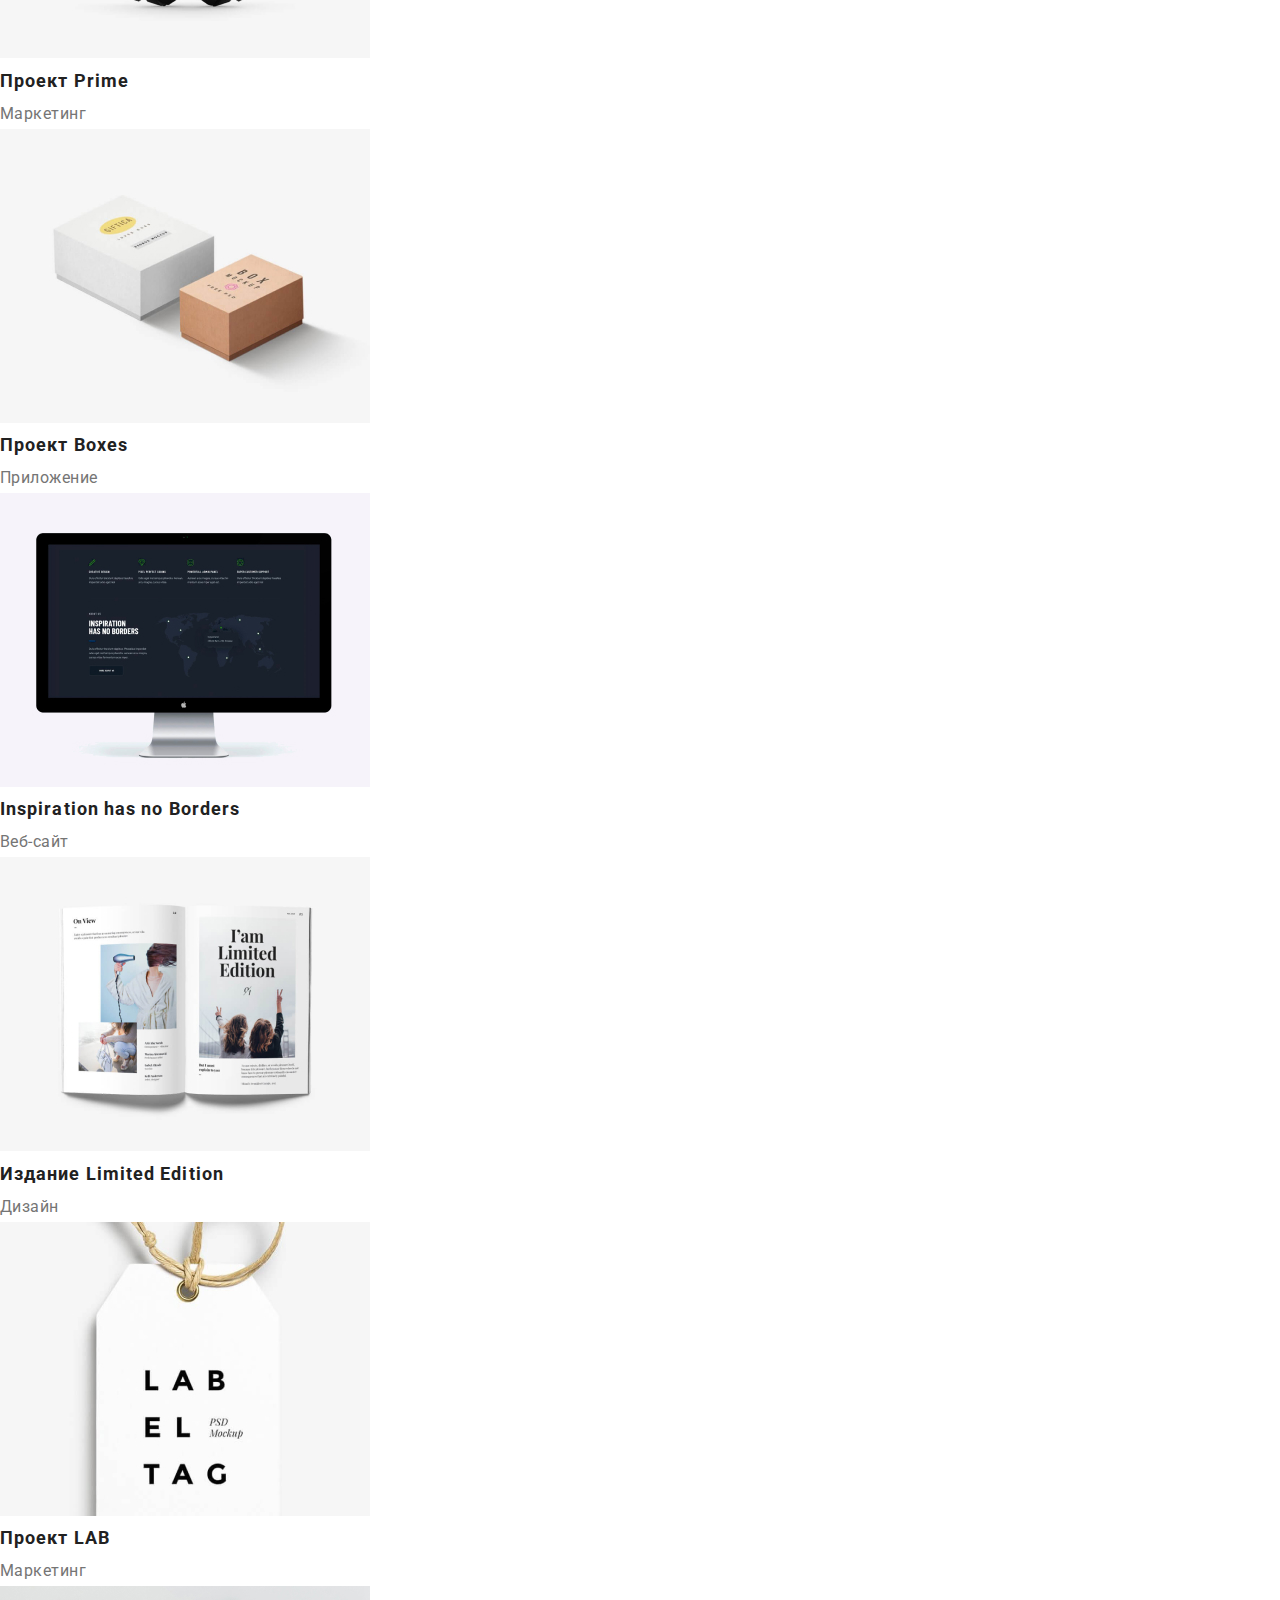
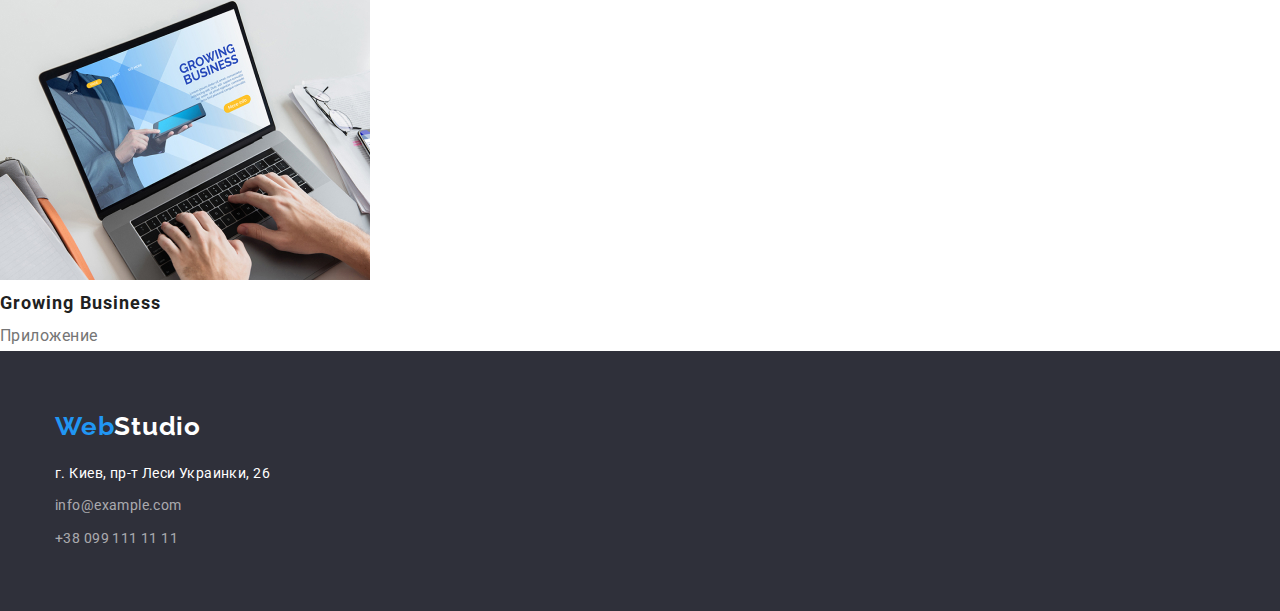
==== commit 6594cb18: "fix" ====
--- a/portfolio.html
+++ b/portfolio.html
@@ -14,7 +14,7 @@
 <body>
     <!--Шапка страницы-->
     <header class="line">
-        <div class="header conteiner">
+        <div class="header">
                         <!--логотип-->
             <div class="logo">
                 <a href="index.html" class="logo__link">
@@ -71,98 +71,100 @@
             <h2 class="visually-hidden">проэкты</h2>
             <ul class="pojects__list">
                 <li class="project__item">
-                        <a href="" class="card__link">
-                            <img src="./images/portfolio/technocrak.jpg" alt="открытый ноутбук с изображением веб сайта на экране" width="370" height="294">
-                             <h3 class="card__head">Технокляк</h3>
-                             <p class="card__text">Веб-сайты</p>
-                        </a>
+                    <a href="" class="card__link">
+                        <img src="./images/portfolio/technocrak.jpg" alt="открытый ноутбук с изображением веб сайта на экране" width="370" height="294">
+                         <h3 class="card__head">Технокляк</h3>
+                         <p class="card__text">Веб-сайты</p>
+                    </a>
                 </li>
                 
                 <li class="project__item">
-                        <a href="" class="card__link">
-                            <img src="./images/portfolio/poster.jpg" alt="Баскетболисты в фиолетовой и белой форме борятся за мяч в прыжке" width="370" height="294">
-                            <h3 class="card__head">Постер New Orlean vs Golden Star</h3>
-                            <p class="card__text">Дизайн</p>
-                        </a>
+                    <a href="" class="card__link">
+                        <img src="./images/portfolio/poster.jpg" alt="Баскетболисты в фиолетовой и белой форме борятся за мяч в прыжке" width="370" height="294">
+                        <h3 class="card__head">Постер New Orlean vs Golden Star</h3>
+                        <p class="card__text">Дизайн</p>
+                    </a>
                 </li>
                 
                 <li class="project__item">
-                        <a href="" class="card__link">
-                            <img src="./images/portfolio/aplication_restoran.jpg" alt="Стилизированая надпись the seafood restaurant на фоне рыбы " width="370" height="294">
-                            <h3 class="card__head">Ресторан Seafood</h3>
-                            <p class="card__text">Приложение</p>
-                        </a>
+                    <a href="" class="card__link">
+                        <img src="./images/portfolio/aplication_restoran.jpg" alt="Стилизированая надпись the seafood restaurant на фоне рыбы " width="370" height="294">
+                        <h3 class="card__head">Ресторан Seafood</h3>
+                        <p class="card__text">Приложение</p>
+                    </a>
                 </li>
                 
                 <li class="project__item">
-                        <a href="" class="card__link">
-                            <img src="./images/portfolio/prime_marketing.jpg" alt="Наушники" width="370" height="294">
-                            <h3 class="card__head">Проект Prime</h3>
-                            <p class="card__text">Маркетинг</p>
-                        </a>
+                    <a href="" class="card__link">
+                        <img src="./images/portfolio/prime_marketing.jpg" alt="Наушники" width="370" height="294">
+                        <h3 class="card__head">Проект Prime</h3>
+                        <p class="card__text">Маркетинг</p>
+                    </a>
                 </li>
                 
                 <li class="project__item">
-                        <a href="" class="card__link">
-                            <img src="./images/portfolio/aplication_boxes.jpg" alt="Две коробки с надписями большая белая и маленькая коричневая" width="370" height="294">
-                            <h3 class="card__head">Проект Boxes</h3>
-                            <p class="card__text">Приложение</p>
-                        </a>
+                    <a href="" class="card__link">
+                        <img src="./images/portfolio/aplication_boxes.jpg" alt="Две коробки с надписями большая белая и маленькая коричневая" width="370" height="294">
+                        <h3 class="card__head">Проект Boxes</h3>
+                        <p class="card__text">Приложение</p>
+                    </a>
                 </li>
                 
                 <li class="project__item">
-                        <a href="" class="card__link">
-                            <img src="./images/portfolio/web_site.jpg" alt="Монитор с изображением сайта на котором текст и карта мира" width="370" height="294">
-                            <h3 class="card__head">Inspiration has no Borders</h3>
-                            <p class="card__text">Веб-сайт</p>
-                        </a>
+                    <a href="" class="card__link">
+                        <img src="./images/portfolio/web_site.jpg" alt="Монитор с изображением сайта на котором текст и карта мира" width="370" height="294">
+                        <h3 class="card__head">Inspiration has no Borders</h3>
+                        <p class="card__text">Веб-сайт</p>
+                    </a>
                 </li>
                 
                 <il class="project__item">
-                        <a href="" class="card__link">
-                            <img src="./images/portfolio/edition_design.jpg" alt="открытая книгы с фотографиями и текстом" width="370" height="294">
-                            <h3 class="card__head">Издание Limited Edition</h3>
-                            <p class="card__text">Дизайн</p>  
-                        </a>  
+                    <a href="" class="card__link">
+                        <img src="./images/portfolio/edition_design.jpg" alt="открытая книгы с фотографиями и текстом" width="370" height="294">
+                        <h3 class="card__head">Издание Limited Edition</h3>
+                        <p class="card__text">Дизайн</p>  
+                    </a>  
                 </il>
                 
                 <li class="project__item">
-                        <a href="" class="card__link">
-                            <img src="./images/portfolio/lab_marketing.jpg" alt="Белая этикетка с надписью LAB EL TAG на джгутовой нитке" width="370" height="294">
-                            <h3 class="card__head">Проект LAB</h3>
-                            <p class="card__text">Маркетинг</p>
-                        </a>
+                    <a href="" class="card__link">
+                        <img src="./images/portfolio/lab_marketing.jpg" alt="Белая этикетка с надписью LAB EL TAG на джгутовой нитке" width="370" height="294">
+                        <h3 class="card__head">Проект LAB</h3>
+                        <p class="card__text">Маркетинг</p>
+                    </a>
                 </li>
                 
                 <li class="project__item">
-                        <a href="" class="card__link">
-                            <img src="./images/portfolio/aplicanion_growing_buisness.jpg" alt="Ноутбук на рабочем столе с открытым приложением" width="370" height="294">
-                            <h3 class="card__head">Growing Business</h3>
-                            <p class="card__text">Приложение</p>
-                        </a>  
+                    <a href="" class="card__link">
+                        <img src="./images/portfolio/aplicanion_growing_buisness.jpg" alt="Ноутбук на рабочем столе с открытым приложением" width="370" height="294">
+                        <h3 class="card__head">Growing Business</h3>
+                        <p class="card__text">Приложение</p>
+                    </a>  
                         
                 </li>
             </ul>
         </section>
     </main>
-<!--подвал-->
-<footer class="footer">
-    <a href="index.html" class="footer__logo">
-        <span class="footer__logo--accent">Web</span><span>Studio</span>
-    </a>
-    <address>
-        <ul class="footer__address-list">
-            <li>
-                <a href="https://goo.gl/maps/pXZyXXm4pR66iuyq8" class="footer__address-location">г. Киев, пр-т Леси Украинки, 26</a>
-            </li>
-            <li>
-                <a href="mailto:info@example.com" class="footer__address-contact">info@example.com</a>
-            </li>
-            <li>
-                <a href="tel:+380991111111" class="footer__address-contact">+38 099 111 11 11</a>
-            </li>
-        </ul>
-    </address>
-</footer>
+    <!--подал-->
+    <footer class="footer">
+        <div class="footer__blok conteiner">
+            <a href="index.html" class="footer__logo">
+                <span class="footer__logo--accent">Web</span><span>Studio</span>
+            </a>
+            <address>
+                <ul class="footer__address-list">
+                    <li>
+                        <a href="https://goo.gl/maps/pXZyXXm4pR66iuyq8" class="footer__address-location">г. Киев, пр-т Леси Украинки, 26</a>
+                    </li>
+                    <li class="footer__address-item">
+                        <a href="mailto:info@example.com" class="footer__address-contact">info@example.com</a>
+                    </li>
+                    <li class="footer__address-item">
+                        <a href="tel:+380991111111" class="footer__address-contact">+38 099 111 11 11</a>
+                    </li>
+                </ul>
+            </address>
+        </div>
+    </footer>
 </body>
 </html>--- a/css/styles.css
+++ b/css/styles.css
@@ -61,6 +61,8 @@
     padding: 0;
 }
 .conteiner {
+    width: 1200px;
+    padding: 0 15px;
     margin: 0 auto;
 }
 
@@ -71,12 +73,11 @@
 .header {
     display: flex;
     align-items: center;
-    justify-content: center;
+    justify-content: center; 
     box-sizing: border-box;
     width: 1200px;
     height: 80px;
-    /* padding-left: 15px;
-    padding-right: 15px; */
+    margin: 0 auto;
     background-color: var(--header-bakeground-color);
 }
 
@@ -157,9 +158,7 @@
 .mail{
     margin-right: 50px;
 }
-.number{
-    width: 122px;
-}
+
 .header__link:hover,
 .header__link:focus {
     color: var(--text-menu-accent);
@@ -176,7 +175,7 @@
     flex-direction: column;
     justify-content: center;
     align-items: center;
-    width: 1200px;
+    /* width: 1200px; */
     height: 600px;
     padding: 200px 0;
     box-sizing: border-box;
@@ -281,8 +280,8 @@
     margin-top: 94px;
 }
 .wedo{
-    width: 1200px;
-    padding: 0 15px;
+    /* width: 1200px;
+    padding: 0 15px; */
 }
 /*заголовок секции*/
 .wedo__head {
@@ -313,8 +312,9 @@
     background-color: var(--team-bakeground-color);
 }
 .our-team {
-    width: 1200px;
-    padding: 94px 15px;
+    /* width: 1200px; */
+    padding-top: 94px;
+    padding-bottom: 94px;
 }
 .our-team__head {
     font-family: var(--maine-font);
@@ -376,9 +376,12 @@
 
 /*подвал*/
 .footer{
+    padding: 60px 0;
     font-family: var(--maine-font);
 
     background-color: var(--footer-bgcolor);
+}
+.footer__blok{
 }
 .footer__logo--accent {
     color: var(--footer-logo-left);
@@ -392,9 +395,14 @@
     letter-spacing: 0.03em;
     text-decoration: none;
     color: var(--footer-logo-right);
+    
 }
 .footer__address-list {
+    margin-top: 20px;
      list-style: none;
+}
+.footer__address-item{
+    margin-top: 9px;
 }
 .footer__address-location{
     /* font-family: var(--maine-font); */
@@ -404,6 +412,7 @@
     line-height: 1.714;
     letter-spacing: 0.03em;
     color: var(--footer-address-location);
+
 }
 .footer__address-contact{
     /* font-family: var(--maine-font); */
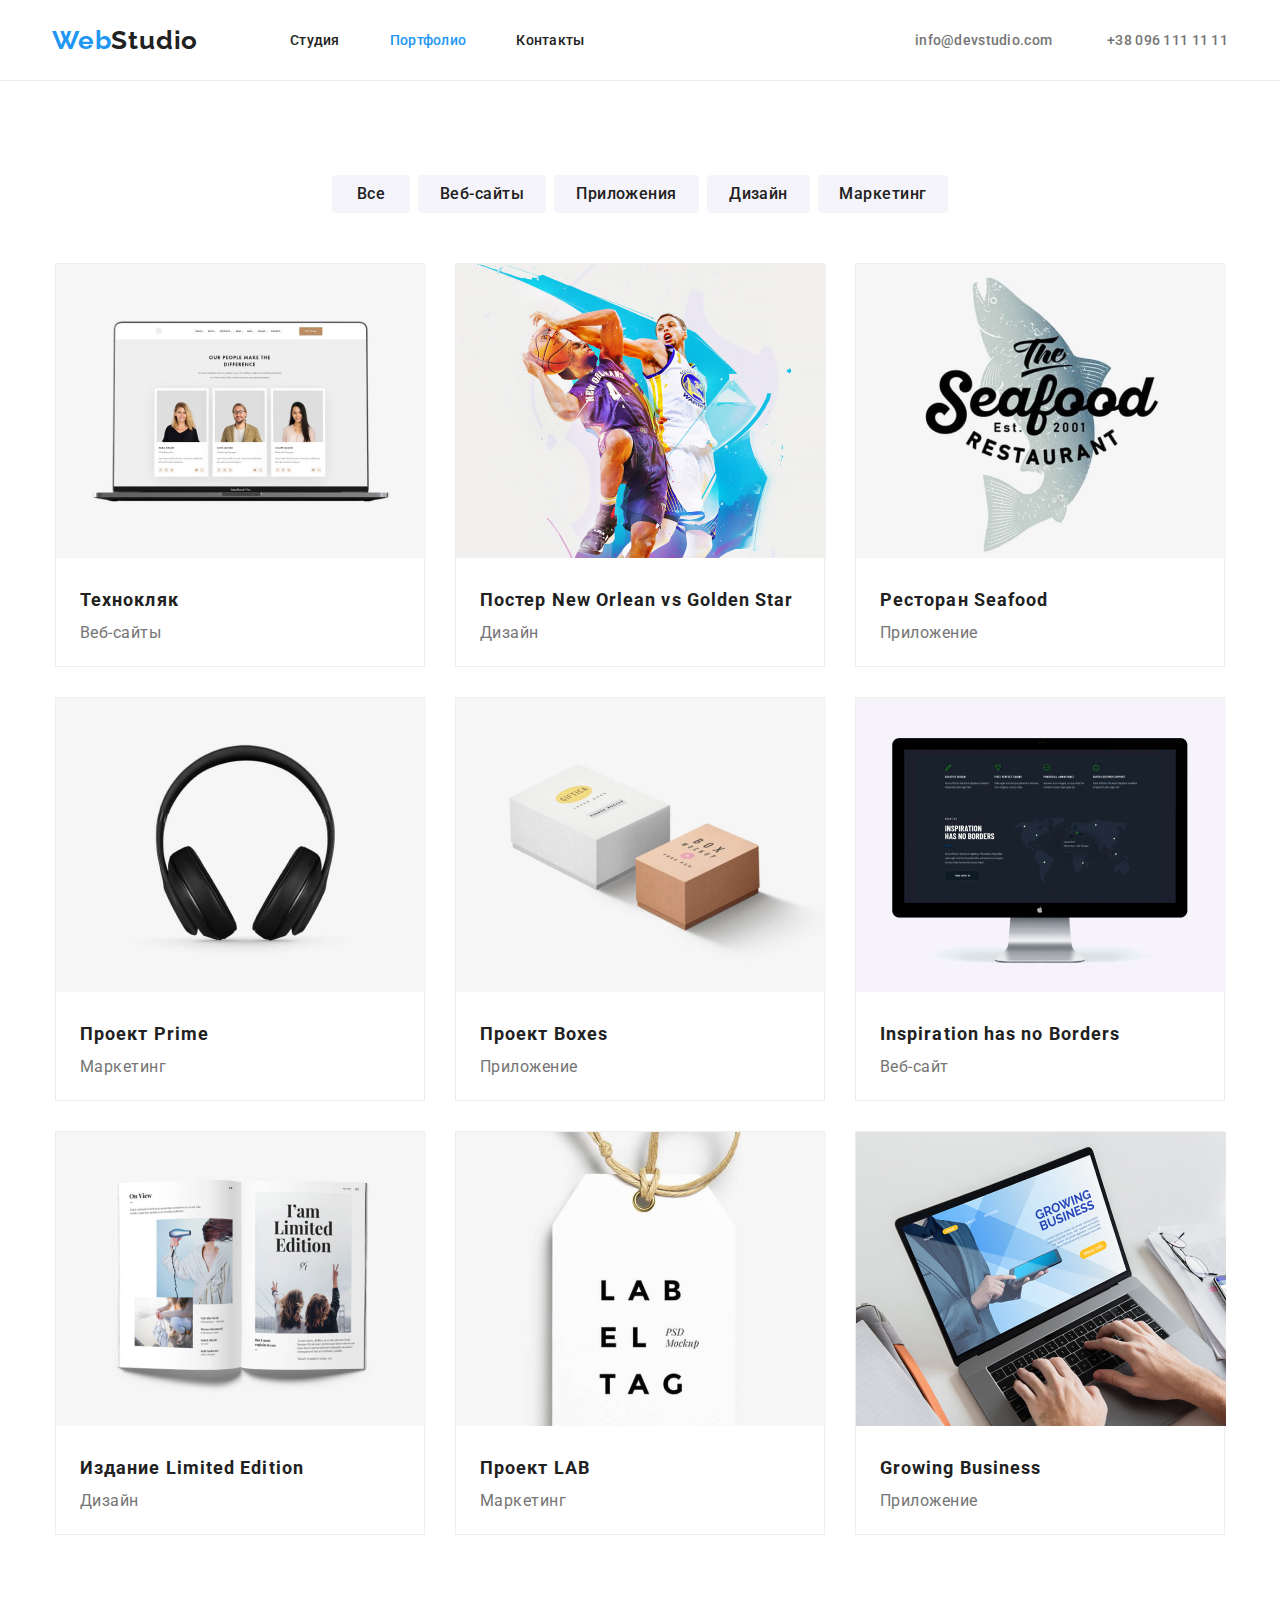
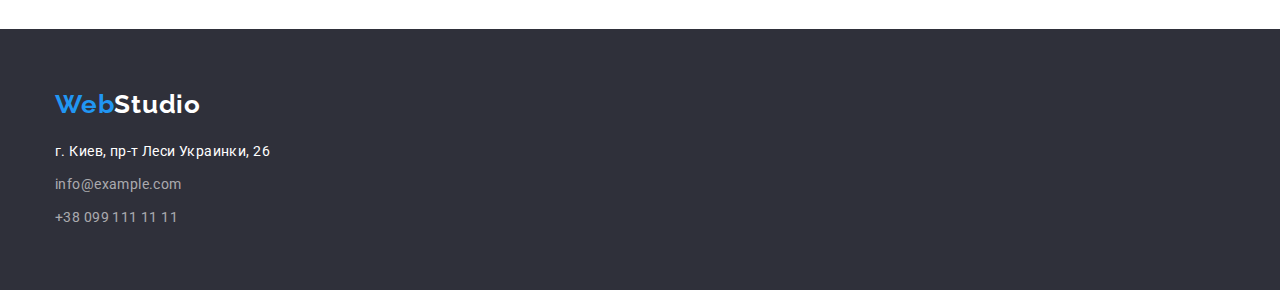
==== commit ca382f6d: "rewritten portfolio" ====
--- a/portfolio.html
+++ b/portfolio.html
@@ -47,7 +47,7 @@
     <!--основной контент-->
     <main>
     <!--блок портфолио с навигацией по ниму-->
-        <section class="portfolio__section">
+        <section class="portfolio__section conteiner">
             <h1 class="visually-hidden">Портфолио</h1>
         <!--заглавие навигация-->    
             <ul class="portfolio__navigation-list">
@@ -73,74 +73,91 @@
                 <li class="project__item">
                     <a href="" class="card__link">
                         <img src="./images/portfolio/technocrak.jpg" alt="открытый ноутбук с изображением веб сайта на экране" width="370" height="294">
-                         <h3 class="card__head">Технокляк</h3>
-                         <p class="card__text">Веб-сайты</p>
+                         <div class="caption">
+                            <h3 class="card__head">Технокляк</h3>
+                            <p class="card__text">Веб-сайты</p>
+                         </div>
                     </a>
                 </li>
                 
                 <li class="project__item">
                     <a href="" class="card__link">
                         <img src="./images/portfolio/poster.jpg" alt="Баскетболисты в фиолетовой и белой форме борятся за мяч в прыжке" width="370" height="294">
-                        <h3 class="card__head">Постер New Orlean vs Golden Star</h3>
-                        <p class="card__text">Дизайн</p>
+                        <div class="caption">
+                            <h3 class="card__head">Постер New Orlean vs Golden Star</h3>
+                            <p class="card__text">Дизайн</p>
+                        </div>
                     </a>
                 </li>
                 
                 <li class="project__item">
                     <a href="" class="card__link">
                         <img src="./images/portfolio/aplication_restoran.jpg" alt="Стилизированая надпись the seafood restaurant на фоне рыбы " width="370" height="294">
-                        <h3 class="card__head">Ресторан Seafood</h3>
-                        <p class="card__text">Приложение</p>
+                        <div class="caption">
+                            <h3 class="card__head">Ресторан Seafood</h3>
+                            <p class="card__text">Приложение</p>
+                        </div>
                     </a>
                 </li>
                 
                 <li class="project__item">
                     <a href="" class="card__link">
                         <img src="./images/portfolio/prime_marketing.jpg" alt="Наушники" width="370" height="294">
-                        <h3 class="card__head">Проект Prime</h3>
-                        <p class="card__text">Маркетинг</p>
+                        <div class="caption">
+                            <h3 class="card__head">Проект Prime</h3>
+                            <p class="card__text">Маркетинг</p>
+                        </div>
                     </a>
                 </li>
                 
                 <li class="project__item">
                     <a href="" class="card__link">
                         <img src="./images/portfolio/aplication_boxes.jpg" alt="Две коробки с надписями большая белая и маленькая коричневая" width="370" height="294">
-                        <h3 class="card__head">Проект Boxes</h3>
-                        <p class="card__text">Приложение</p>
+                        <div class="caption">
+                            <h3 class="card__head">Проект Boxes</h3>
+                            <p class="card__text">Приложение</p>
+                        </div>
                     </a>
                 </li>
                 
                 <li class="project__item">
                     <a href="" class="card__link">
                         <img src="./images/portfolio/web_site.jpg" alt="Монитор с изображением сайта на котором текст и карта мира" width="370" height="294">
-                        <h3 class="card__head">Inspiration has no Borders</h3>
-                        <p class="card__text">Веб-сайт</p>
+                        <div class="caption">
+                            <h3 class="card__head">Inspiration has no Borders</h3>
+                            <p class="card__text">Веб-сайт</p>
+                        </div>
                     </a>
                 </li>
                 
                 <il class="project__item">
                     <a href="" class="card__link">
                         <img src="./images/portfolio/edition_design.jpg" alt="открытая книгы с фотографиями и текстом" width="370" height="294">
-                        <h3 class="card__head">Издание Limited Edition</h3>
-                        <p class="card__text">Дизайн</p>  
+                        <div class="caption">
+                            <h3 class="card__head">Издание Limited Edition</h3>
+                            <p class="card__text">Дизайн</p>
+                        </div>
                     </a>  
                 </il>
                 
                 <li class="project__item">
                     <a href="" class="card__link">
                         <img src="./images/portfolio/lab_marketing.jpg" alt="Белая этикетка с надписью LAB EL TAG на джгутовой нитке" width="370" height="294">
-                        <h3 class="card__head">Проект LAB</h3>
-                        <p class="card__text">Маркетинг</p>
+                        <div class="caption">
+                            <h3 class="card__head">Проект LAB</h3>
+                            <p class="card__text">Маркетинг</p>
+                        </div>
                     </a>
                 </li>
                 
                 <li class="project__item">
                     <a href="" class="card__link">
                         <img src="./images/portfolio/aplicanion_growing_buisness.jpg" alt="Ноутбук на рабочем столе с открытым приложением" width="370" height="294">
-                        <h3 class="card__head">Growing Business</h3>
-                        <p class="card__text">Приложение</p>
-                    </a>  
-                        
+                        <div class="caption">
+                            <h3 class="card__head">Growing Business</h3>
+                            <p class="card__text">Приложение</p>
+                        </div>
+                    </a>     
                 </li>
             </ul>
         </section>
--- a/css/styles.css
+++ b/css/styles.css
@@ -427,14 +427,18 @@
 /*############### ПОТФОЛИО ###############*/
 
 .portfolio__section {
+    margin-top: 94px;
 }
 /*навигация портфолио*/
 
 .portfolio__navigation-list {
+    display: flex;
+    justify-content: center;
     list-style: none;
     font-family: var(--maine-font);
 }
-.portfolio__navigation-item {
+.portfolio__navigation-item:not(:last-child) {
+    margin-right: 8px;
 }
 .portfoli__button {
     background: var(--portfolio-button-bgcolor);
@@ -477,12 +481,16 @@
 /*каталог портфолио*/
 
 .pojects__list {
+    display: flex;
+    flex-wrap: wrap;
+    justify-content: space-between;
+    margin: 20px 0 94px;
     font-family: var(--maine-font);
     list-style: none;
 }
 .project__item {
-}
-.project__card {
+    flex-basis: calc(100% / 3 - 30px);
+    margin-top: 30px;
 
     width: 370px;
     height: 404px;
@@ -490,27 +498,34 @@
     border: 1px solid var(--project-card-border-color);
     box-sizing: border-box;
 }
+
 .card__link {
+    display: block;
 }
 .caption{
     width: 322px;
     height: 70px;
+    margin: 20px 24px;
+
 }
 .card__head {
-    
-    font-style: normal;
-    font-weight: bold;
+
+    font-family: var(--maine-font);
+    font-style: normal;
+    font-weight: 700;
     font-size: 18px;
     line-height: 2;
+    
     letter-spacing: 0.06em;
     color: var(--card-head);
 }
 .card__text {
+    /* margin-top: 4px; */
 
     font-style: normal;
     font-weight: normal;
     font-size: 16px;
-    line-height: 1.875;
+    line-height: 1.87;
     letter-spacing: 0.03em;
     color: var(--card-text);
 }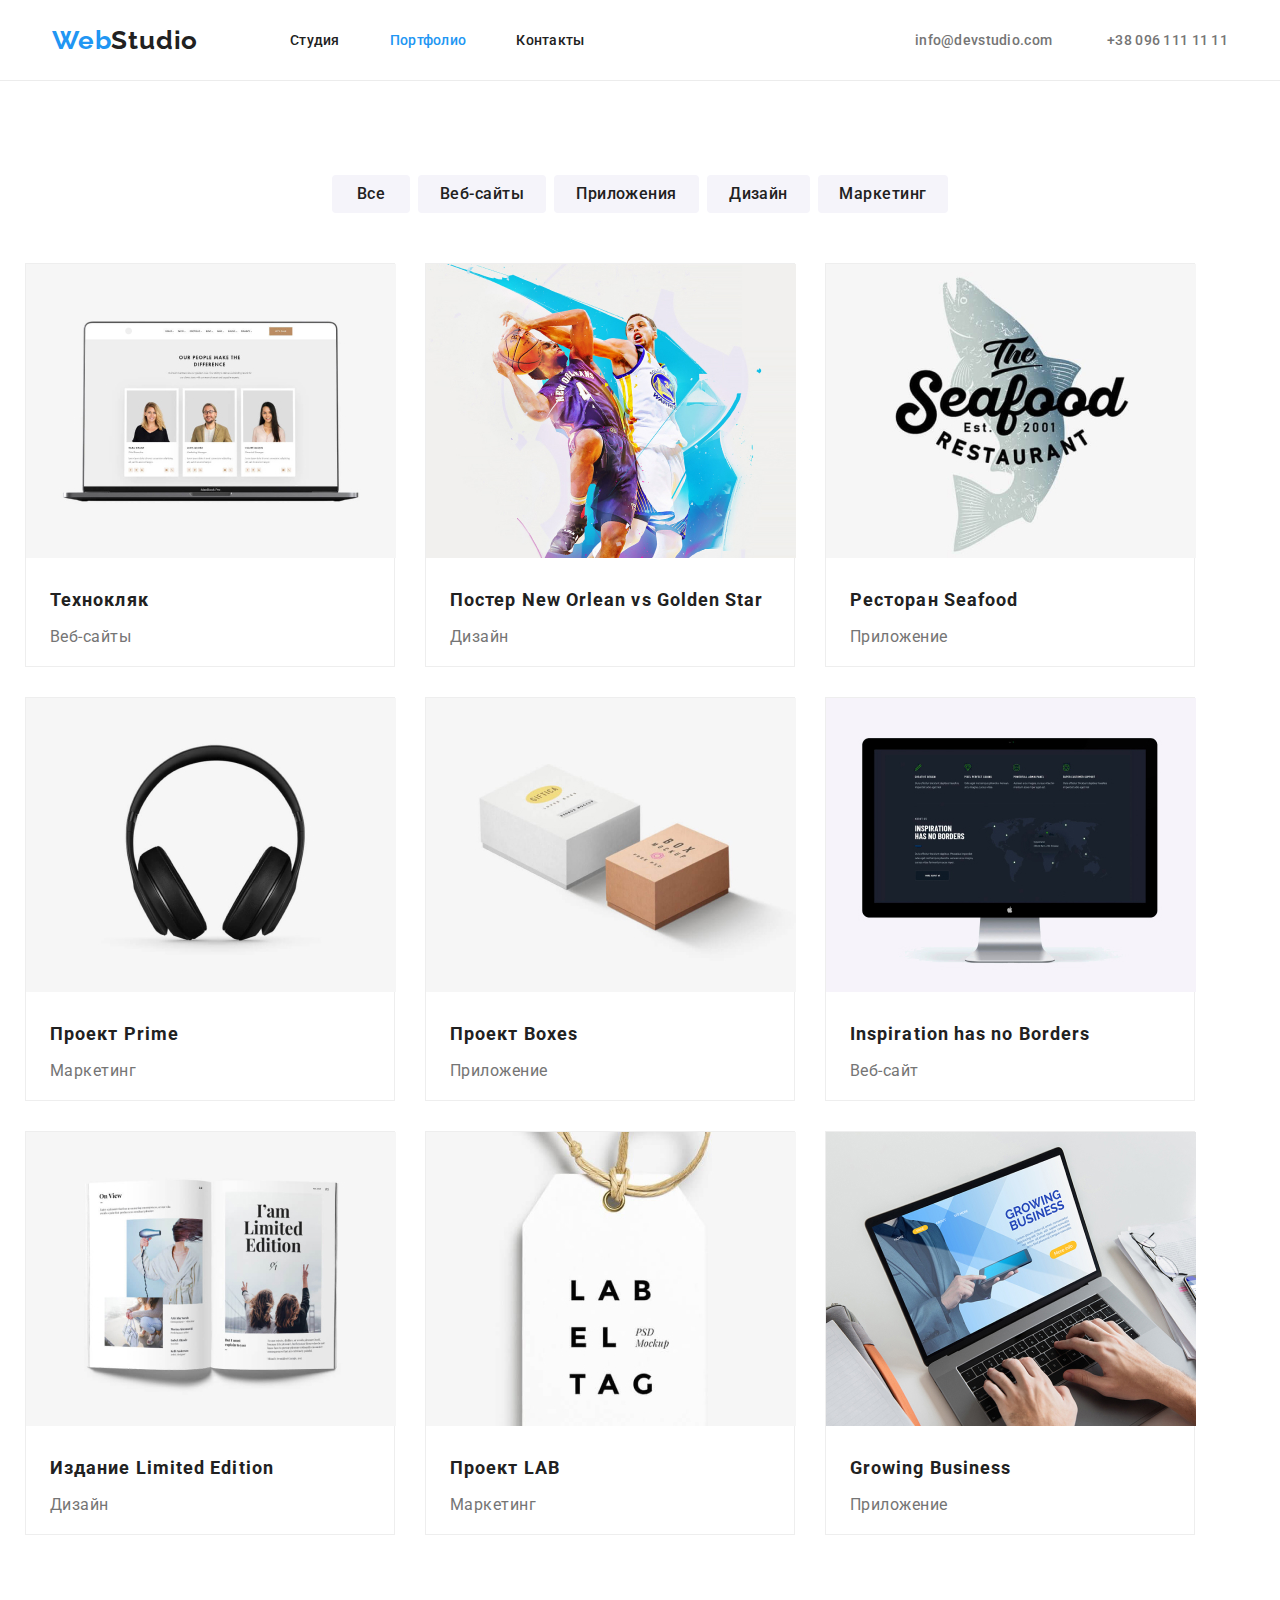
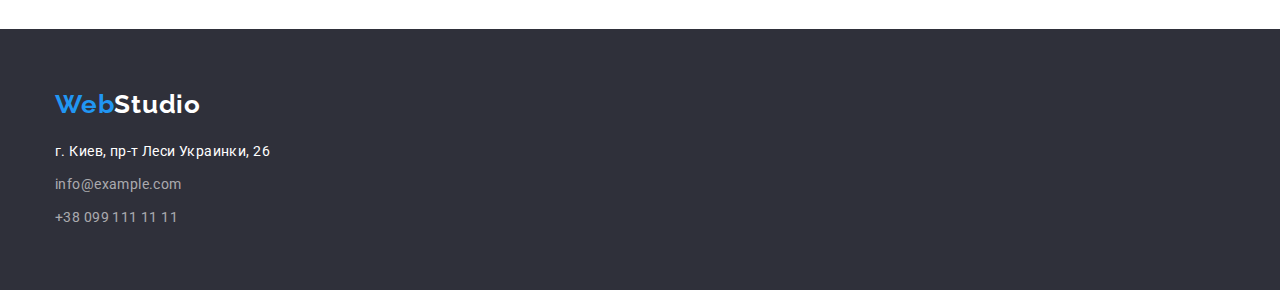
==== commit b71390ca: "fixed" ====
--- a/portfolio.html
+++ b/portfolio.html
@@ -48,8 +48,9 @@
     <main>
     <!--блок портфолио с навигацией по ниму-->
         <section class="portfolio__section conteiner">
+        <div class="conteiner">
             <h1 class="visually-hidden">Портфолио</h1>
-        <!--заглавие навигация-->    
+            <!--заглавие навигация-->    
             <ul class="portfolio__navigation-list">
                 <li class="portfolio__navigation-item">
                     <button type="button" class="portfoli__button all">Все</button>
@@ -160,6 +161,7 @@
                     </a>     
                 </li>
             </ul>
+        </div>
         </section>
     </main>
     <!--подал-->
--- a/css/styles.css
+++ b/css/styles.css
@@ -168,6 +168,9 @@
 
 /*герой*/
 .hero-section{
+    padding: 200px 0;
+    height: 600px;
+    box-sizing: border-box;
     background-color: var(--hero-bakeground-color);
 }
 .hero {
@@ -175,10 +178,6 @@
     flex-direction: column;
     justify-content: center;
     align-items: center;
-    /* width: 1200px; */
-    height: 600px;
-    padding: 200px 0;
-    box-sizing: border-box;
 }
 .hero__title {
     width: 696px;
@@ -217,11 +216,10 @@
 
 /*секция особености*/
 .features-section{
-    margin-top: 94px;
+  padding-top: 94px;
 }
 .features {
-    width: 1200px;
-    padding: 0 15px;
+
 }
 
 /*скрытие заголовка*/
@@ -277,7 +275,7 @@
 
 /*чем мы занимаемся*/
 .wedo-section {
-    margin-top: 94px;
+    padding: 94px 0;
 }
 .wedo{
     /* width: 1200px;
@@ -308,13 +306,11 @@
 
 /*наша команда*/
 .our-team-section{
-    margin-top: 94px;
+    padding: 94px 0;
     background-color: var(--team-bakeground-color);
 }
 .our-team {
-    /* width: 1200px; */
-    padding-top: 94px;
-    padding-bottom: 94px;
+
 }
 .our-team__head {
     font-family: var(--maine-font);
@@ -427,7 +423,7 @@
 /*############### ПОТФОЛИО ###############*/
 
 .portfolio__section {
-    margin-top: 94px;
+    padding: 94px 0;
 }
 /*навигация портфолио*/
 
@@ -436,6 +432,7 @@
     justify-content: center;
     list-style: none;
     font-family: var(--maine-font);
+    margin-bottom: 50px;
 }
 .portfolio__navigation-item:not(:last-child) {
     margin-right: 8px;
@@ -483,14 +480,15 @@
 .pojects__list {
     display: flex;
     flex-wrap: wrap;
-    justify-content: space-between;
-    margin: 20px 0 94px;
+    margin-top: -30px;
+    margin-left: -30px;
     font-family: var(--maine-font);
     list-style: none;
 }
 .project__item {
     flex-basis: calc(100% / 3 - 30px);
     margin-top: 30px;
+    margin-right: 30px;
 
     width: 370px;
     height: 404px;
@@ -503,10 +501,7 @@
     display: block;
 }
 .caption{
-    width: 322px;
-    height: 70px;
-    margin: 20px 24px;
-
+    padding: 20px 24px ;
 }
 .card__head {
 
@@ -520,7 +515,7 @@
     color: var(--card-head);
 }
 .card__text {
-    /* margin-top: 4px; */
+    margin-top: 4px;
 
     font-style: normal;
     font-weight: normal;
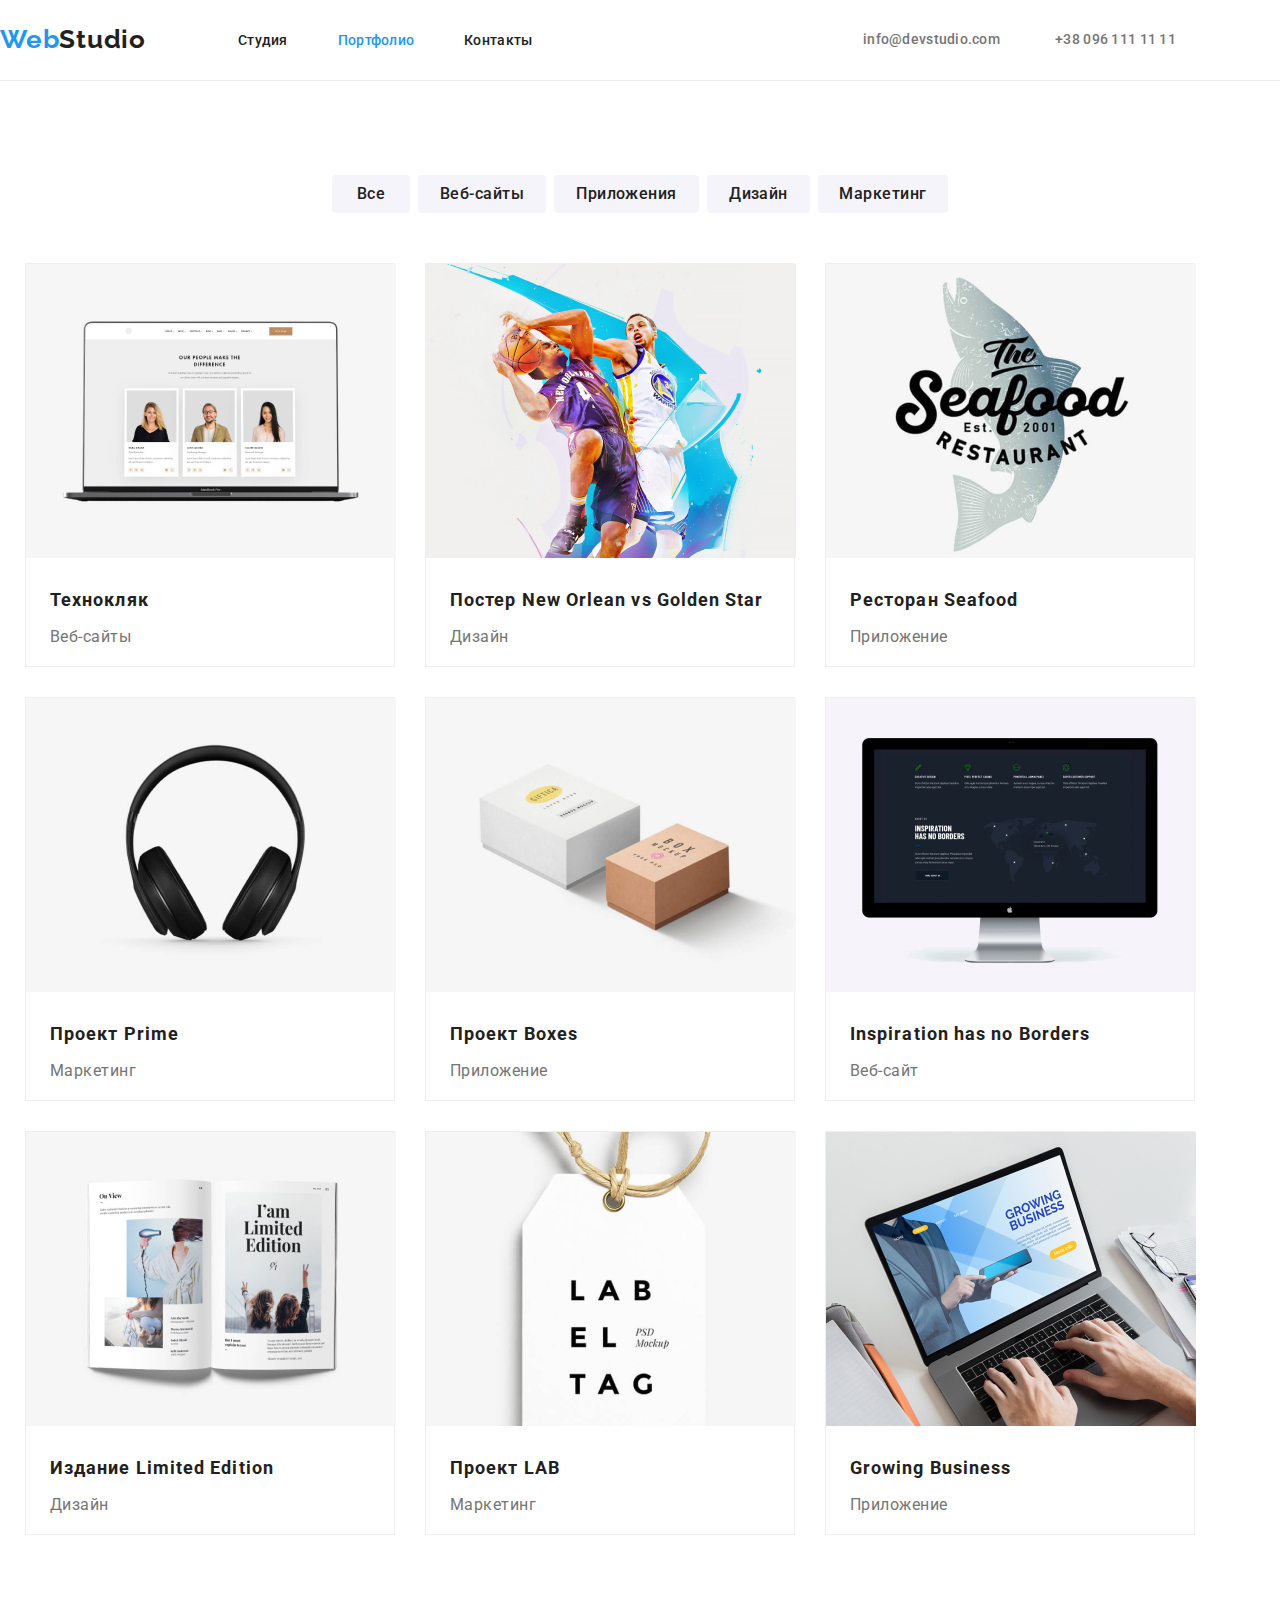
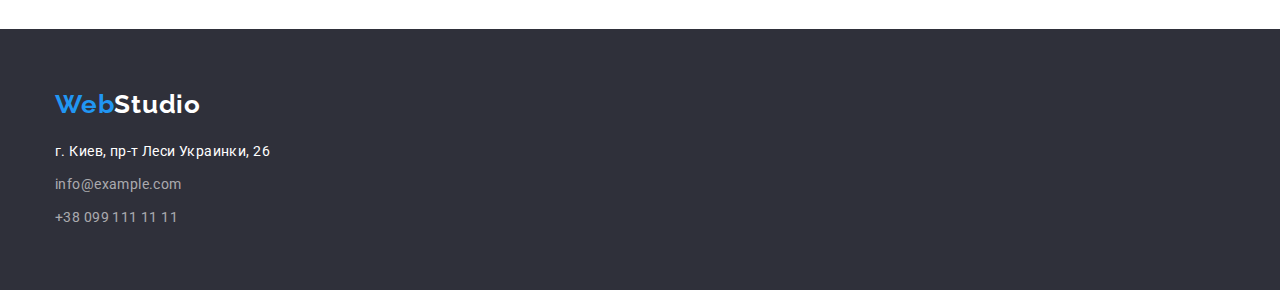
==== commit 9399b826: "fixed" ====
--- a/portfolio.html
+++ b/portfolio.html
@@ -166,7 +166,7 @@
     </main>
     <!--подал-->
     <footer class="footer">
-        <div class="footer__blok conteiner">
+        <div class="conteiner">
             <a href="index.html" class="footer__logo">
                 <span class="footer__logo--accent">Web</span><span>Studio</span>
             </a>
--- a/css/styles.css
+++ b/css/styles.css
@@ -73,11 +73,9 @@
 .header {
     display: flex;
     align-items: center;
-    justify-content: center; 
     box-sizing: border-box;
-    width: 1200px;
-    height: 80px;
-    margin: 0 auto;
+    padding: 24px 0 25px;
+    
     background-color: var(--header-bakeground-color);
 }
 
@@ -215,11 +213,8 @@
 }
 
 /*секция особености*/
-.features-section{
+.features{
   padding-top: 94px;
-}
-.features {
-
 }
 
 /*скрытие заголовка*/
@@ -274,13 +269,10 @@
 }
 
 /*чем мы занимаемся*/
-.wedo-section {
+.wedo {
     padding: 94px 0;
 }
-.wedo{
-    /* width: 1200px;
-    padding: 0 15px; */
-}
+
 /*заголовок секции*/
 .wedo__head {
     font-family: var(--maine-font);
@@ -305,13 +297,11 @@
 }
 
 /*наша команда*/
-.our-team-section{
+.our-team{
     padding: 94px 0;
     background-color: var(--team-bakeground-color);
 }
-.our-team {
-
-}
+
 .our-team__head {
     font-family: var(--maine-font);
     font-style: normal;
@@ -377,8 +367,7 @@
 
     background-color: var(--footer-bgcolor);
 }
-.footer__blok{
-}
+
 .footer__logo--accent {
     color: var(--footer-logo-left);
 }
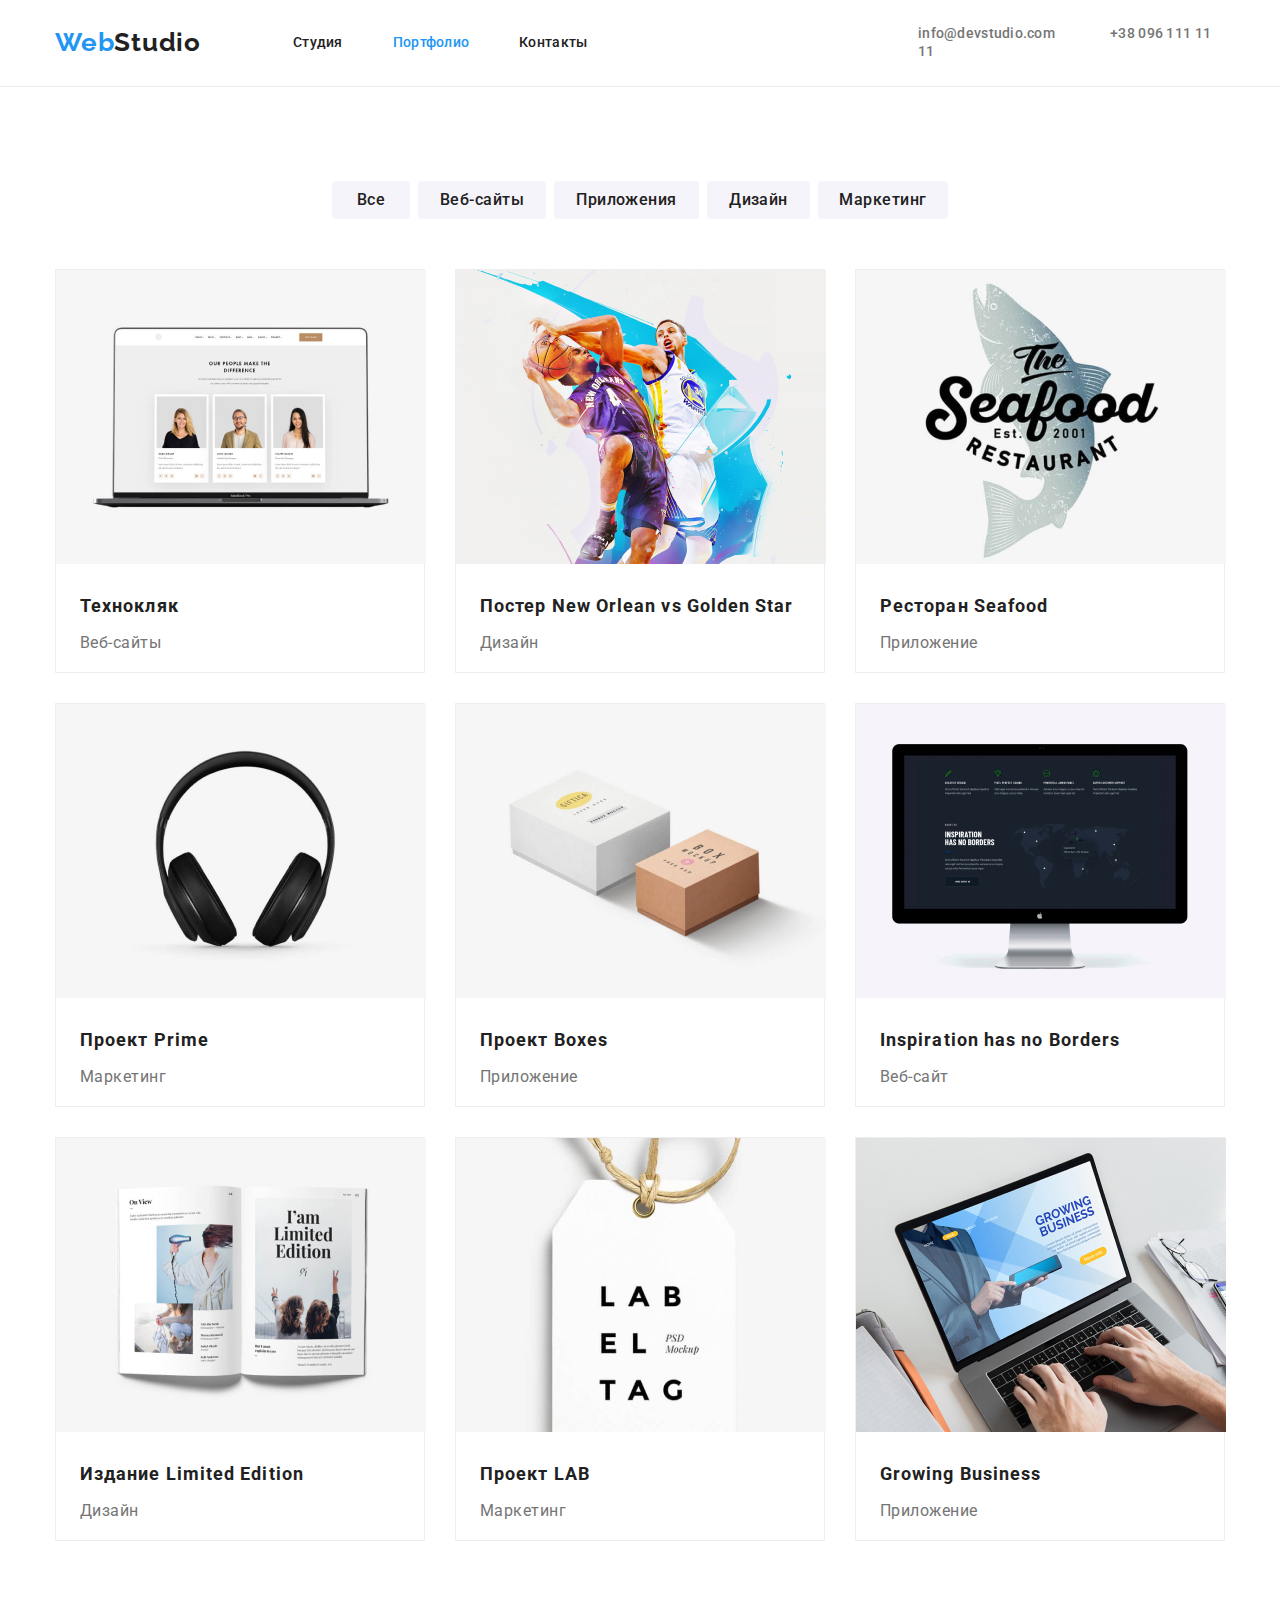
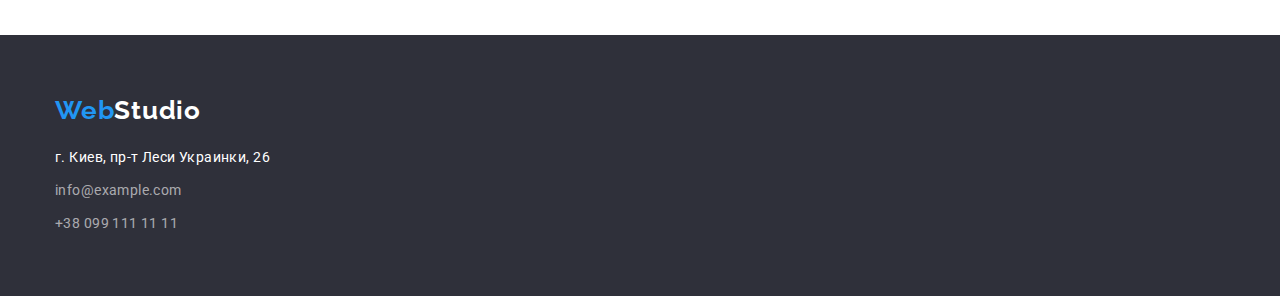
==== commit 6d2ae4f7: "fix" ====
--- a/portfolio.html
+++ b/portfolio.html
@@ -13,8 +13,8 @@
 </head>
 <body>
     <!--Шапка страницы-->
-    <header class="line">
-        <div class="header">
+    <header class="header">
+        <div class="header__box conteiner">
                         <!--логотип-->
             <div class="logo">
                 <a href="index.html" class="logo__link">
@@ -47,7 +47,7 @@
     <!--основной контент-->
     <main>
     <!--блок портфолио с навигацией по ниму-->
-        <section class="portfolio__section conteiner">
+        <section class="portfolio__section">
         <div class="conteiner">
             <h1 class="visually-hidden">Портфолио</h1>
             <!--заглавие навигация-->    
@@ -166,7 +166,7 @@
     </main>
     <!--подал-->
     <footer class="footer">
-        <div class="conteiner">
+        <div class=" conteiner">
             <a href="index.html" class="footer__logo">
                 <span class="footer__logo--accent">Web</span><span>Studio</span>
             </a>
--- a/css/styles.css
+++ b/css/styles.css
@@ -67,18 +67,16 @@
 }
 
 /*===== шапка =====*/
-.line{
+.header {
+    padding: 24px 0 25px;
     border-bottom: 1px solid var(--head-bottom-line);
-}
-.header {
+    background-color: var(--header-bakeground-color);
+}
+.header__box{
     display: flex;
     align-items: center;
     box-sizing: border-box;
-    padding: 24px 0 25px;
-    
-    background-color: var(--header-bakeground-color);
-}
-
+}
 /*навигация страницы*/
 .navigation {
     margin: 0 331px 0 0;
@@ -477,7 +475,7 @@
 .project__item {
     flex-basis: calc(100% / 3 - 30px);
     margin-top: 30px;
-    margin-right: 30px;
+    margin-left: 30px;
 
     width: 370px;
     height: 404px;
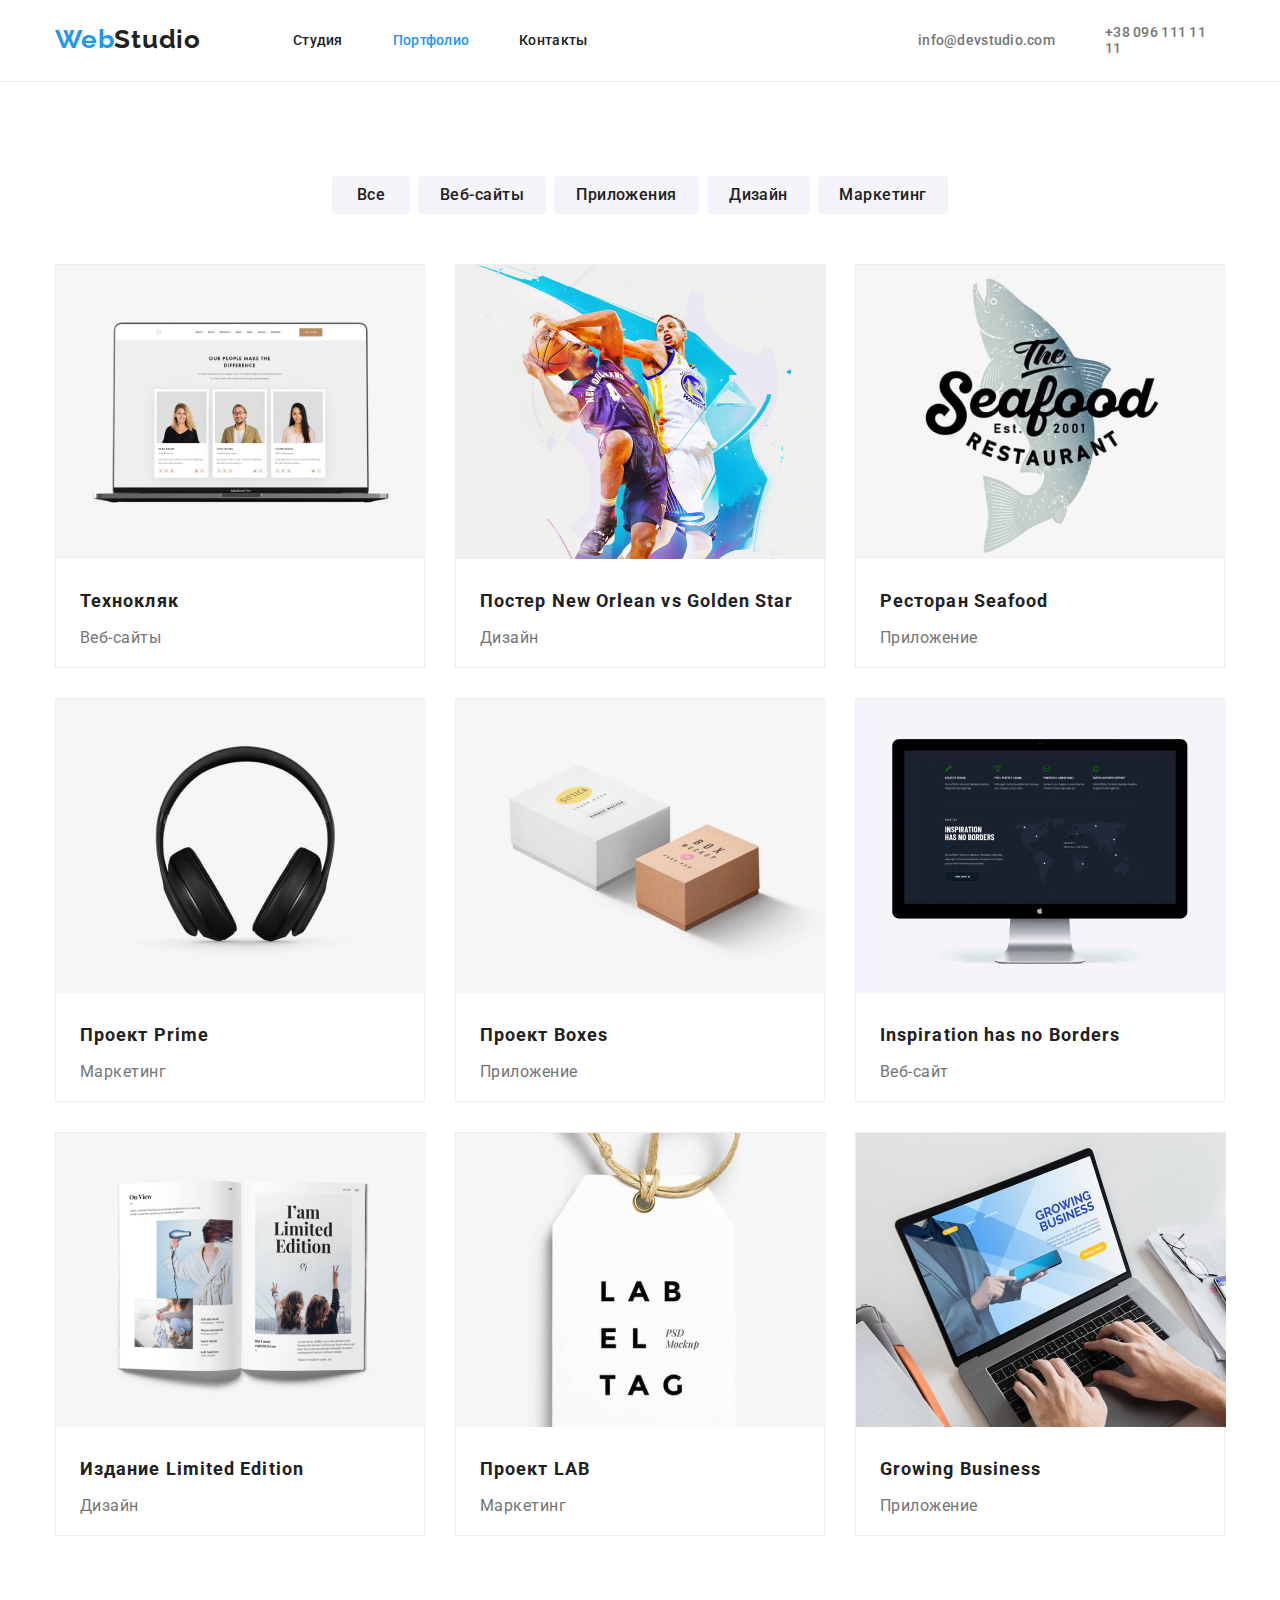
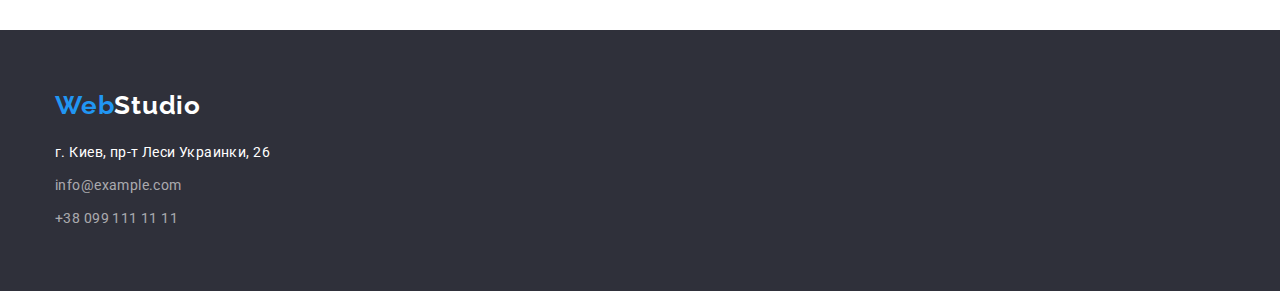
==== commit 0f3cf6f4: "fixed" ====
--- a/portfolio.html
+++ b/portfolio.html
@@ -38,10 +38,8 @@
                 </ul>
             </nav>
             <!--контактные ссылки-->
-            <address>
                 <a href="mailto:info@devstudio.com" class="header__link mail">info@devstudio.com</a>
                 <a href="tel:+380961111111" class="header__link">+38 096 111 11 11</a>
-            </address>
         </div>
     </header>
     <!--основной контент-->
--- a/css/styles.css
+++ b/css/styles.css
@@ -105,7 +105,7 @@
 
 /*список сылок навигации*/
 .navigation__list {
-    display: flex;
+    display: inline-flex;
     width: 294px;
 
     padding: 0;
